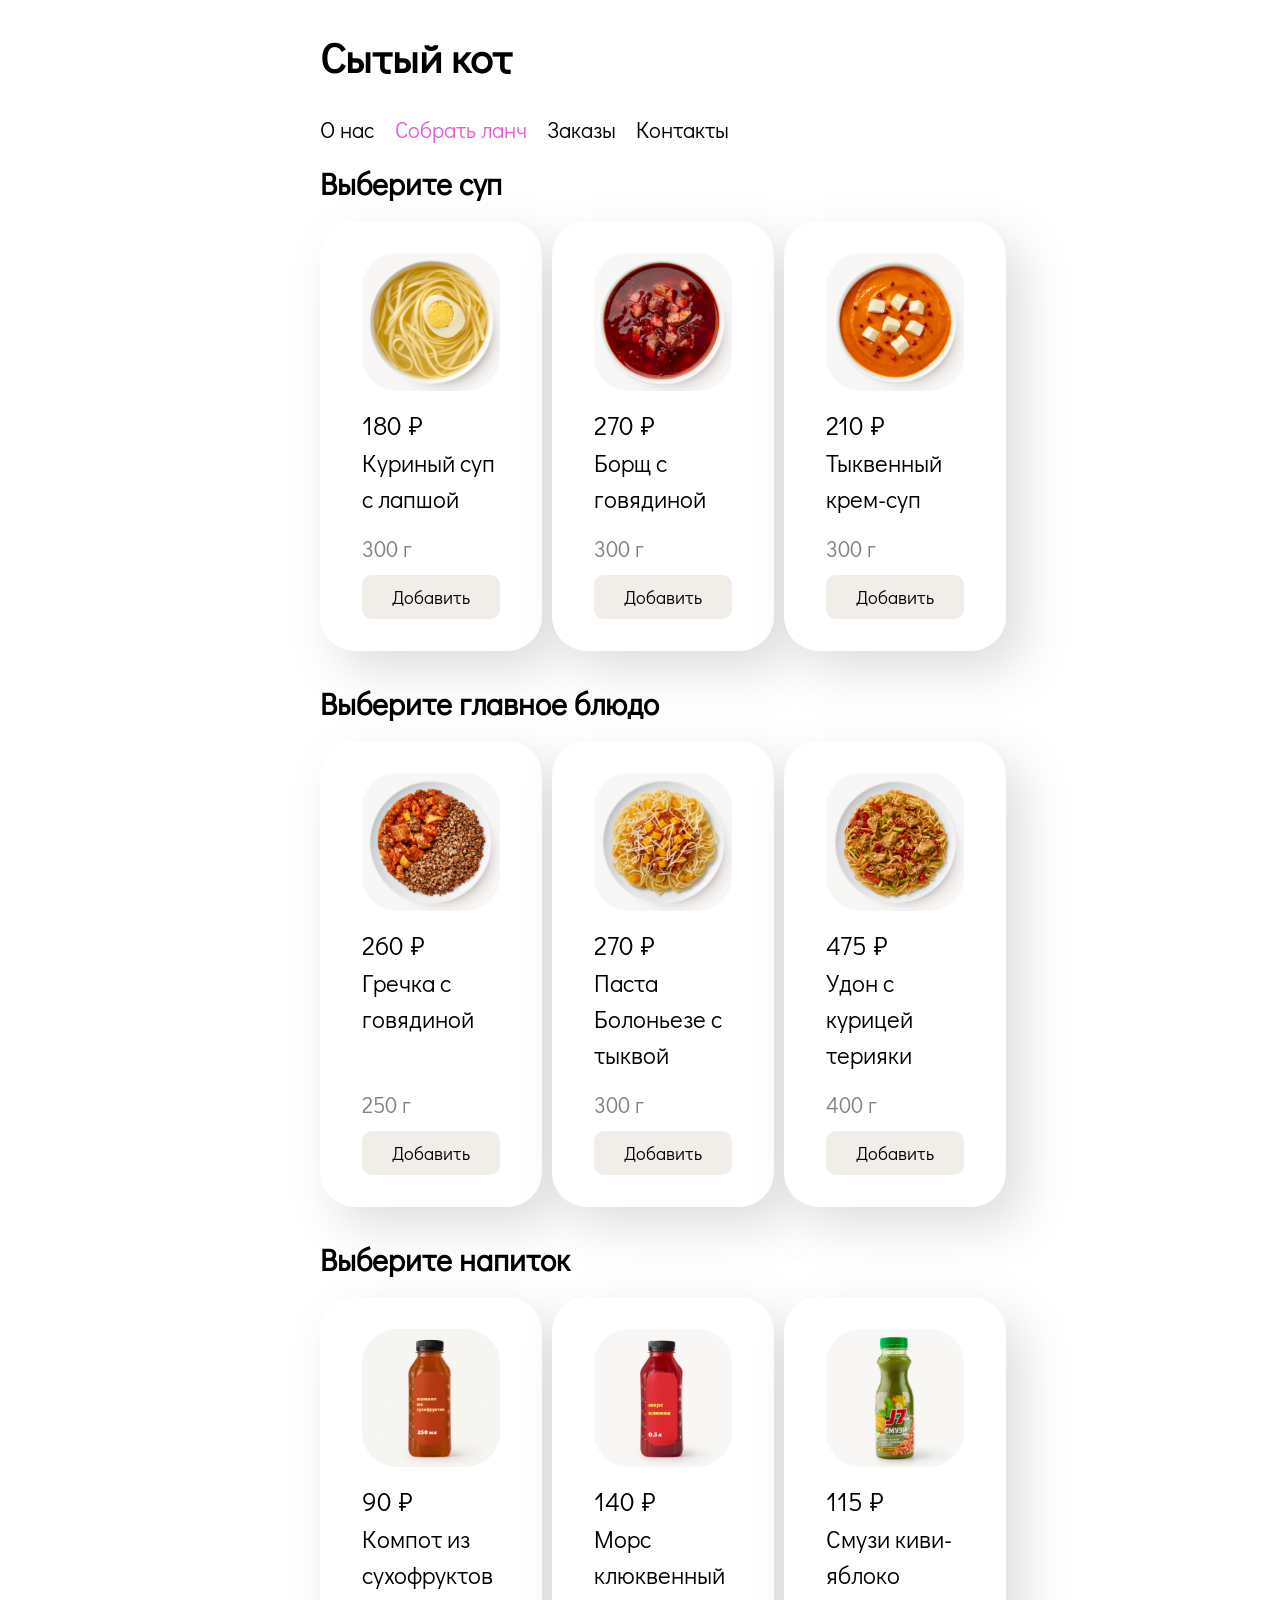
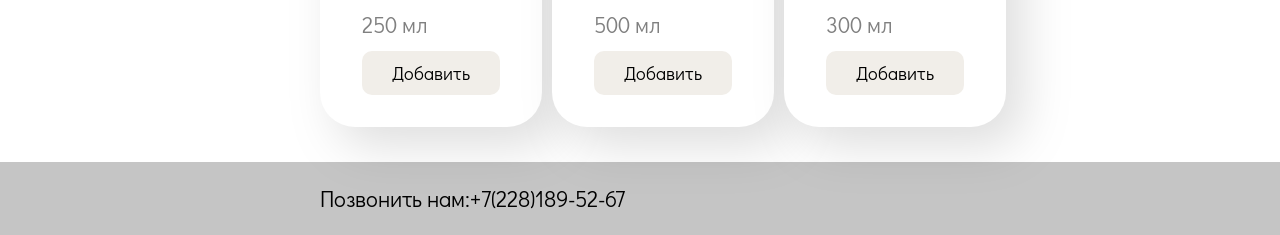
==== buy_lunch.html @ 0f3c8a32 "update" ====
<!DOCTYPE html>
<html lang="en">
<head>
    <meta charset="UTF-8">
    <meta name="viewport" content="width=device-width, initial-scale=1.0">
    <title>Сытый кот</title>
    <link rel="stylesheet" href="css/main.css">
    <link rel="stylesheet" href="css/lunch.css">
    <link rel="preconnect" href="https://fonts.googleapis.com">
    <link rel="preconnect" href="https://fonts.gstatic.com" crossorigin>
    <link href="https://fonts.googleapis.com/css2?family=Baloo+Thambi+2:wght@553&family=Climate+Crisis:YEAR@1979&family=Comfortaa:wght@700&family=Didact+Gothic&family=Rubik+Broken+Fax&display=swap" rel="stylesheet">
</head>
<body>
    <header class="container">
        <h1>Сытый кот</h1>
        <nav>
            <a href="index.html">О нас</a>
            <a href="buy_lunch.html" id="active">Собрать ланч</a>
            <a href="#">Заказы</a>
            <a href="#id_footer">Контакты</a>
        </nav>
    </header>
    
    <main class="container">
        <section>
            <h2>Выберите суп</h2>
            <div class="dishes">
                <div class="dish">
                    <img src="images/chicken_soup.png" alt="Куриный суп с лапшой">
                    <p class="price">180 ₽</p>
                    <p class="name">Куриный суп с лапшой</p>
                    <p class="weight">300 г</p>
                    <button>Добавить</button>
                </div>

                <div class="dish">
                    <img src="images/borsch.png" alt="Борщ с говядиной">
                    <p class="price">270 ₽</p>
                    <p class="name">Борщ с говядиной</p>
                    <p class="weight">300 г</p>
                    <button>Добавить</button>
                </div>

                <div class="dish">
                    <img src="images/pumpkin_soup.png" alt="Тыквенный крем-суп">
                    <p class="price">210 ₽</p>
                    <p class="name">Тыквенный крем-суп</p>
                    <p class="weight">300 г</p>
                    <button>Добавить</button>
                </div>
            </div>
        </section>

        <section>
            <h2>Выберите главное блюдо</h2>
            <div class="dishes">
                <div class="dish">
                    <img src="images/grechka_beef.png" alt="Гречка с говядиной">
                    <p class="price">260 ₽</p>
                    <p class="name">Гречка с говядиной</p>
                    <p class="weight">250 г</p>
                    <button>Добавить</button>
                </div>

                <div class="dish">
                    <img src="images/bolognese_pumpkin.png" alt="Паста Болоньезе с тыквой">
                    <p class="price">270 ₽</p>
                    <p class="name">Паста Болоньезе с тыквой</p>
                    <p class="weight">300 г</p>
                    <button>Добавить</button>
                </div>

                <div class="dish">
                    <img src="images/udon.png" alt="Удон с курицей терияки">
                    <p class="price">475 ₽</p>
                    <p class="name">Удон с курицей терияки</p>
                    <p class="weight">400 г</p>
                    <button>Добавить</button>
                </div>
            </div>
        </section>
        
        <section>
            <h2>Выберите напиток</h2>
            <div class="dishes">
                <div class="dish">
                    <img src="images/compot.png" alt="Компот из сухофруктов">
                    <p class="price">90 ₽</p>
                    <p class="name">Компот из сухофруктов</p>
                    <p class="weight">250 мл</p>
                    <button>Добавить</button>
                </div>

                <div class="dish">
                    <img src="images/mors.png" alt="Морс клюквенный">
                    <p class="price">140 ₽</p>
                    <p class="name">Морс клюквенный</p>
                    <p class="weight">500 мл</p>
                    <button>Добавить</button>
                </div>

                <div class="dish">
                    <img src="images/smoothie.png" alt="Смузи киви-яблоко">
                    <p class="price">115 ₽</p>
                    <p class="name">Смузи киви-яблоко</p>
                    <p class="weight">300 мл</p>
                    <button>Добавить</button>
                </div>
            </div>
        </section>
    </main>
    <footer id="id_footer">
        <p class="footer_text">Позвонить нам:<a href="tel:+72281895267" class="footer_link">+7(228)189-52-67</a></p>
    </footer>
</body>
</html>
---- css/main.css ----
*{
    box-sizing: border-box;
    margin: 0;
    padding: 0;
    font-family: "Didact Gothic";
}

html{
    scroll-behavior: smooth;
}

body{
    font-size: 18px;
    font-weight: 400;
    color: black;
    line-height: 1.5;
    background-color: #ffffff;
}

.container{
    margin: 0 300px 0 25%;
}

h1{
    font-size: 42px;
    font-weight: 700;
    color: black;
    margin: 25px 0;
}

h2{
    font-size: 30px;
    font-weight: 600;
    color: black;
    margin: 15px 0;
}

nav{
    display: flex;
    gap: 20px;
}

nav a{
    text-decoration: none;
    font-size: 22px;
    font-weight: 400;
    color: rgb(0, 0, 0);
}

nav a#active{
    color: rgb(230, 93, 218);
}

a:hover{
    color: rgb(230, 93, 218);
}

main{

}

p{
    font-size: 22px;
    font-weight: 400;
    color: black;
}

li{
    font-size: 22px;
    font-weight: 400;
    color: black;
    margin-left: 40px;
}

table{
    margin-left: 20px;
    border-collapse: collapse;
}

table td, table th{
    border: 1px solid black;
    padding: 10px 20px;
    text-align: center;
    font-size: 20px;
    color: black;
}

footer{
    margin-top: 35px;
    background-color: rgb(197, 197, 197);
    width: 100%;
}

.footer_text{
    padding: 20px;
    padding-left: 25%;
}

.footer_link{
    text-decoration: none;
    color: black;
}

.main_image{
    transform: rotate(-90deg);
    margin: -90px 0 -80px 100px;
}

@media (max-width: 800px){
    .main_image{
        width: 500px;
        max-width: 100%;
    }
    nav{
        justify-content: space-between;
    }
}

@media (max-width: 600px){
    h1{
        text-align: center;
    }
    nav{
        flex-direction: column;
        align-items: center;
    }
    nav a{
        font-size: 18px;
    }
    table th, table td{
        font-size: 18px;
    }
}

@media (max-width: 600px){
    table th, table td{
        font-size: 16px;
    }
}
---- css/lunch.css ----
.dishes {
    display: grid;
    grid-template-columns: repeat(3, 1fr);
    gap: 10px;
    margin: 15px 0 30px;
}

.dish {
    display: flex;
    flex-direction: column;
    padding: 30px 40px;
    border-radius: 35px;
    cursor: pointer;
    background-color: #ffffff;
    filter: drop-shadow(17px 19px 24px rgba(0, 0, 0, 0.13));
    border: 2px solid transparent
}

.dish:hover{
    border: 2px solid rgb(230, 93, 218);
}

.dish img{
    width: 100%;
    border-radius: 35px;
}

.dish .price{
    font-size: 26px;
    margin-top: 15px;
}
 
.dish .name{
    font-size: 24px;
}
 
.dish .weight{
    color: gray;
    margin-top: auto;
    padding-top: 15px;
}

.dish button{
    margin-top: 10px;
    background-color: #f1eee9;
    padding: 10px 30px;
    border: none;
    border-radius: 10px;
    cursor: pointer;
    font-family: "Didact Gothic";
    font-size: 18px;
}

.dish:hover button{
    background-color: rgb(204, 204, 204);
    color: white;
}

@media (max-width: 800px){
    .dishes{
        grid-template-columns: repeat(2, 1fr);
    }
}

@media (max-width: 600px){
    h2{
        text-align: center;
    }
    .dishes{
        grid-template-columns: 1fr;
    }
}
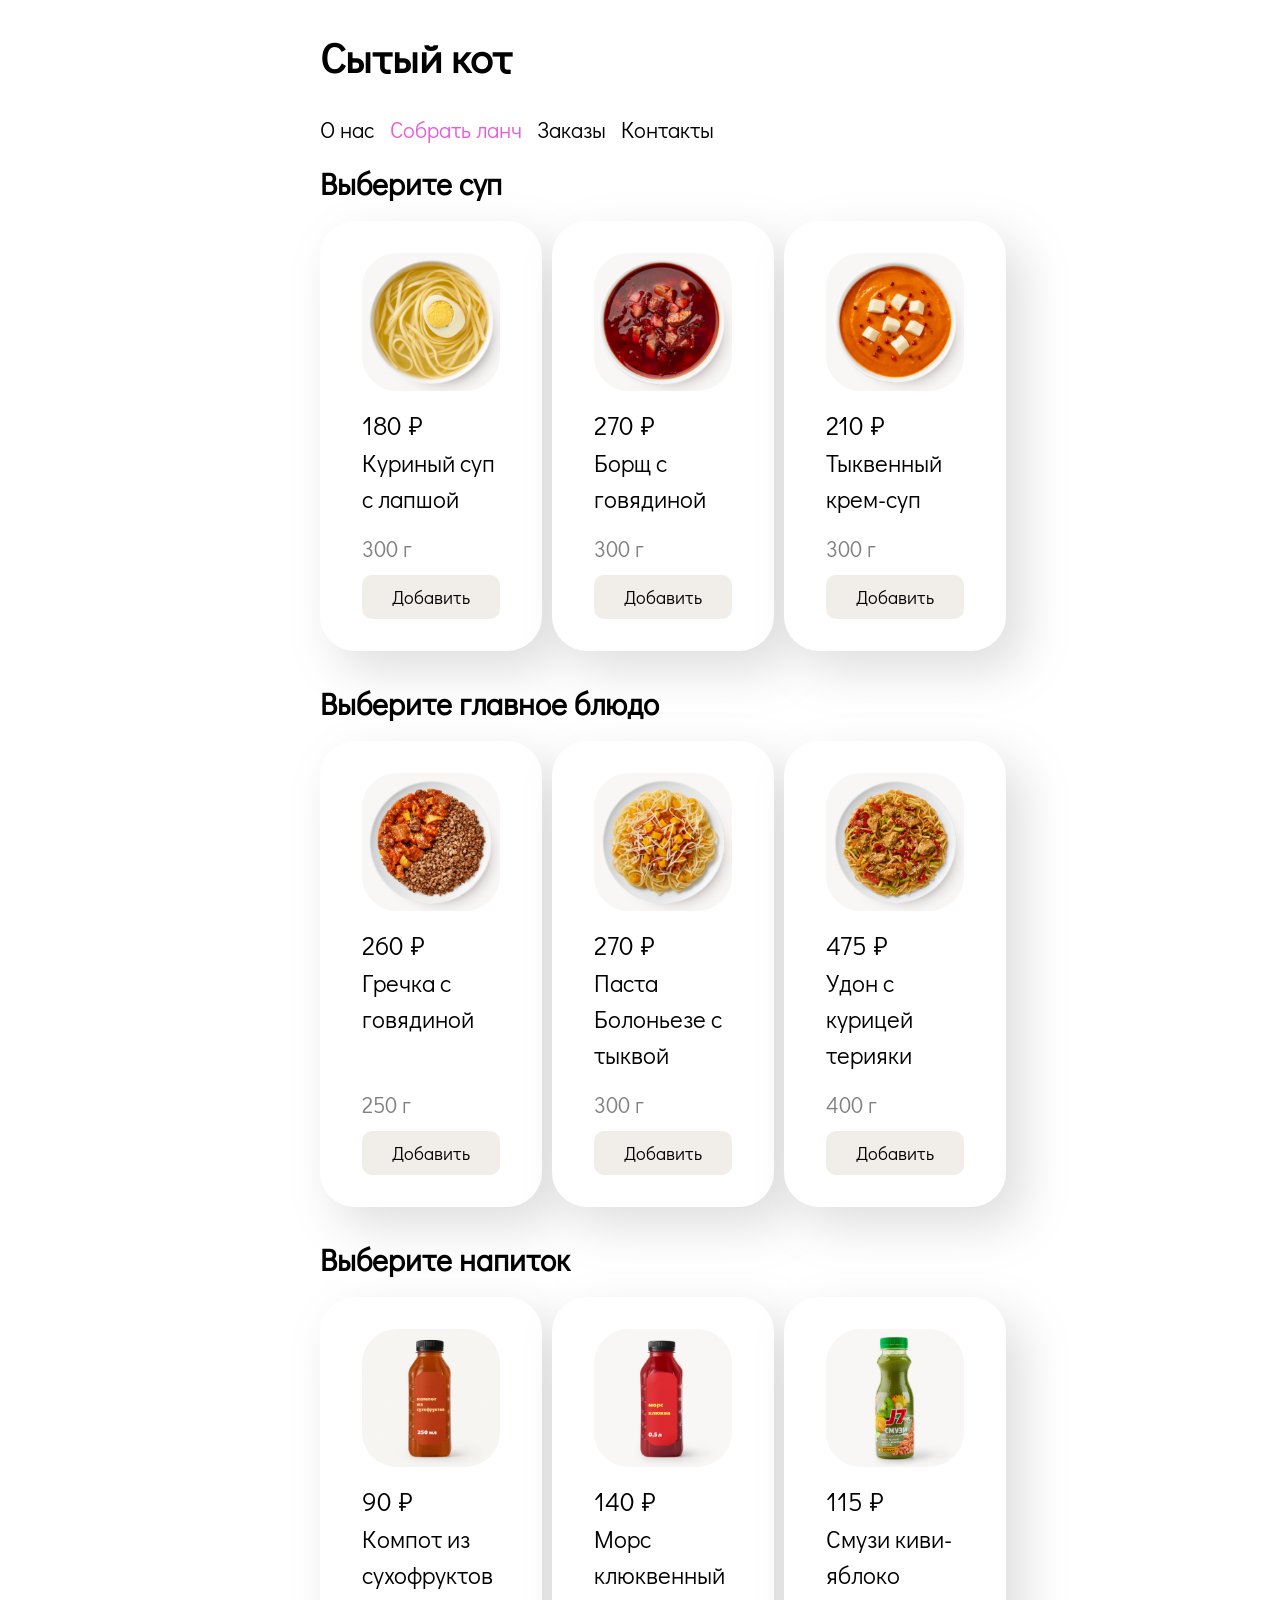
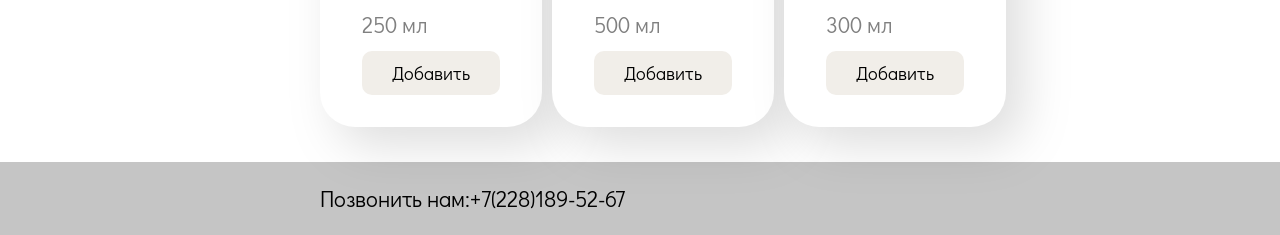
==== commit 251d2736: "update" ====
--- a/buy_lunch.html
+++ b/buy_lunch.html
@@ -1,5 +1,5 @@
 <!DOCTYPE html>
-<html lang="en">
+<html lang="ru">
 <head>
     <meta charset="UTF-8">
     <meta name="viewport" content="width=device-width, initial-scale=1.0">
--- a/css/main.css
+++ b/css/main.css
@@ -37,7 +37,8 @@
 
 nav{
     display: flex;
-    gap: 20px;
+    gap: 15px;
+    flex-wrap: wrap;
 }
 
 nav a{
@@ -56,7 +57,7 @@
 }
 
 main{
-
+    flex: 1;
 }
 
 p{
@@ -73,7 +74,7 @@
 }
 
 table{
-    margin-left: 20px;
+    margin: 20px 0;
     border-collapse: collapse;
 }
 
@@ -102,17 +103,28 @@
 }
 
 .main_image{
-    transform: rotate(-90deg);
-    margin: -90px 0 -80px 100px;
+    width: 500px;
+    max-width: 100%;
+    height: auto;
+    border-radius: 20px;
+    display: block;
+    padding-bottom: 15px;
 }
 
 @media (max-width: 800px){
+    .container{
+        padding: 0 25px;
+    }
     .main_image{
         width: 500px;
         max-width: 100%;
     }
     nav{
         justify-content: space-between;
+    }
+    table th, table td{
+        font-size: 16px;
+        padding: 5px 6px;
     }
 }
 
@@ -125,15 +137,20 @@
         align-items: center;
     }
     nav a{
-        font-size: 18px;
+        font-size: 26px;
+    }
+    .main_image{
+        width: 100%;
     }
     table th, table td{
-        font-size: 18px;
+        font-size: 13px;
+        padding: 3px 3px;
     }
 }
 
-@media (max-width: 600px){
+@media (max-width: 400px){
     table th, table td{
-        font-size: 16px;
+        font-size: 9px;
+        padding: 0 0;
     }
 }
--- a/css/lunch.css
+++ b/css/lunch.css
@@ -60,11 +60,21 @@
     .dishes{
         grid-template-columns: repeat(2, 1fr);
     }
+    nav{
+        justify-content: space-between;
+    }
 }
 
 @media (max-width: 600px){
+    h1{
+        text-align: center;
+    }
     h2{
         text-align: center;
+    }
+    nav{
+        flex-direction: column;
+        align-items: center;
     }
     .dishes{
         grid-template-columns: 1fr;
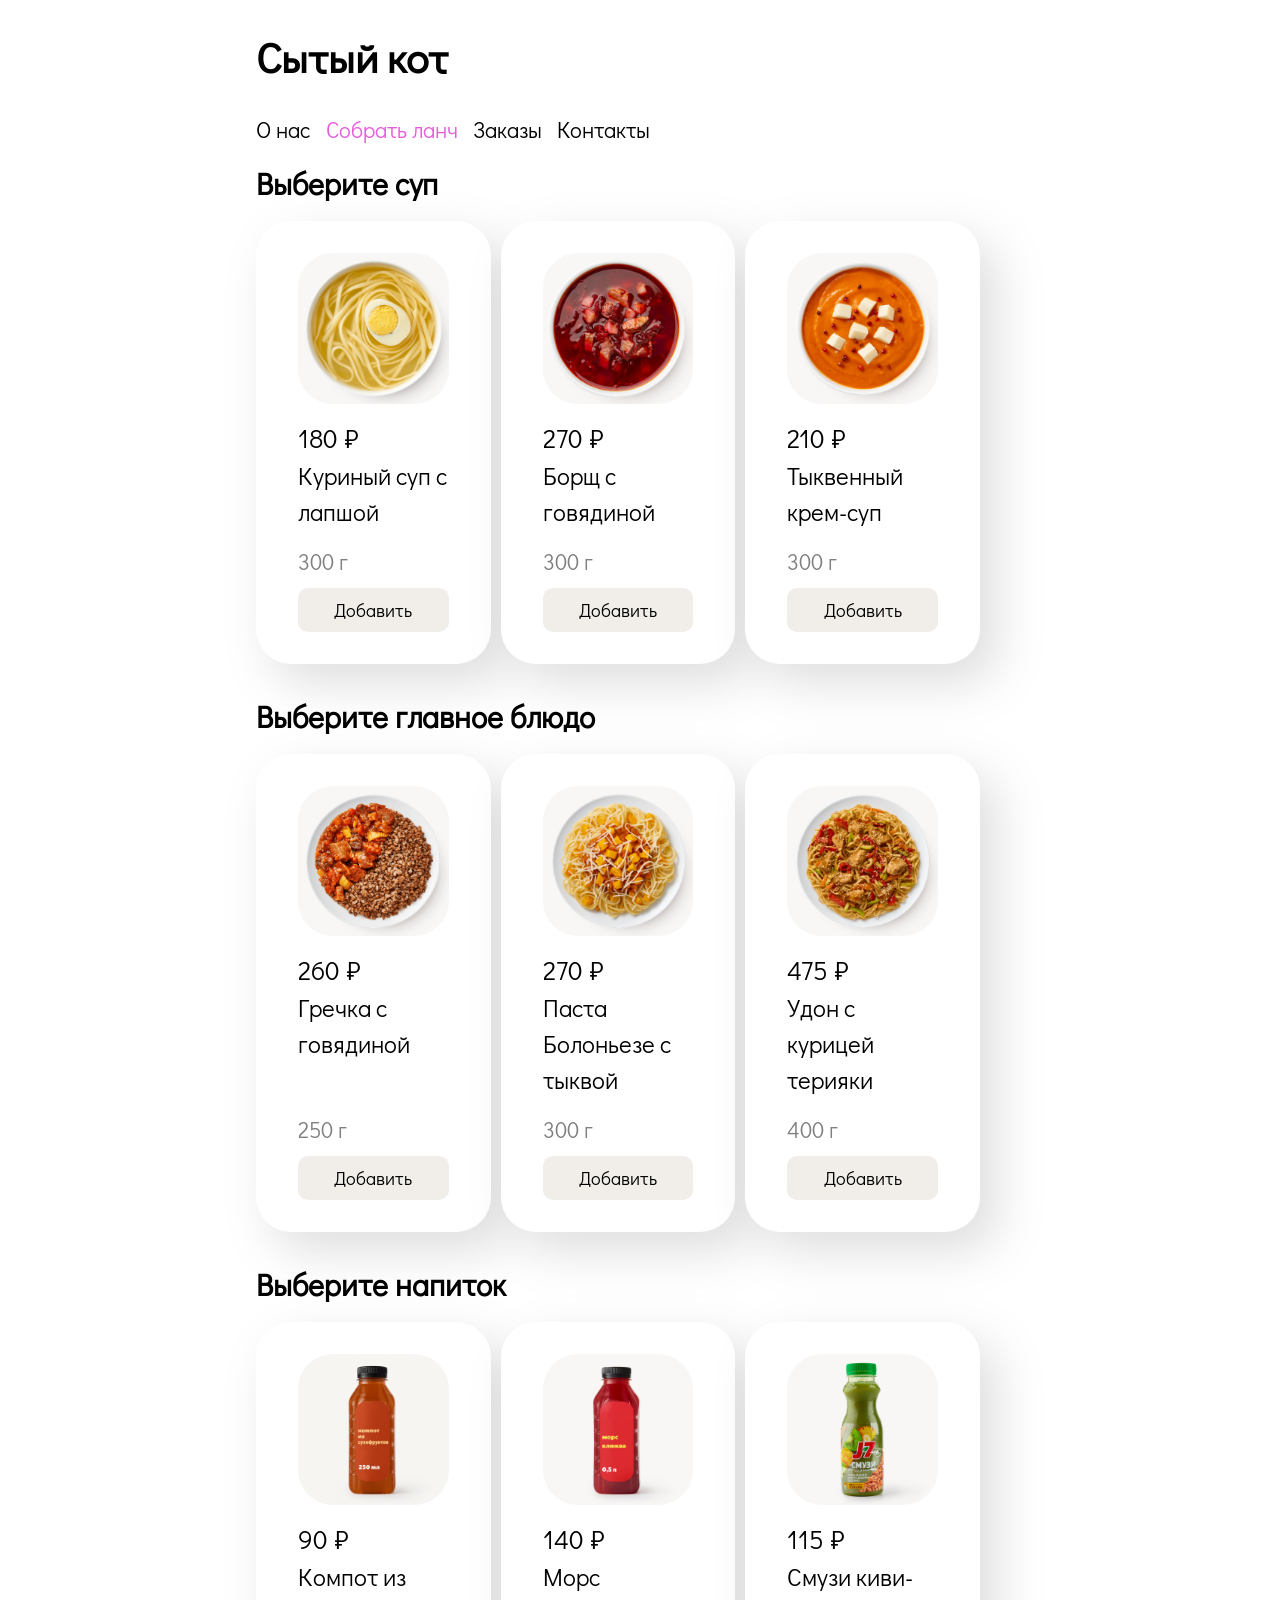
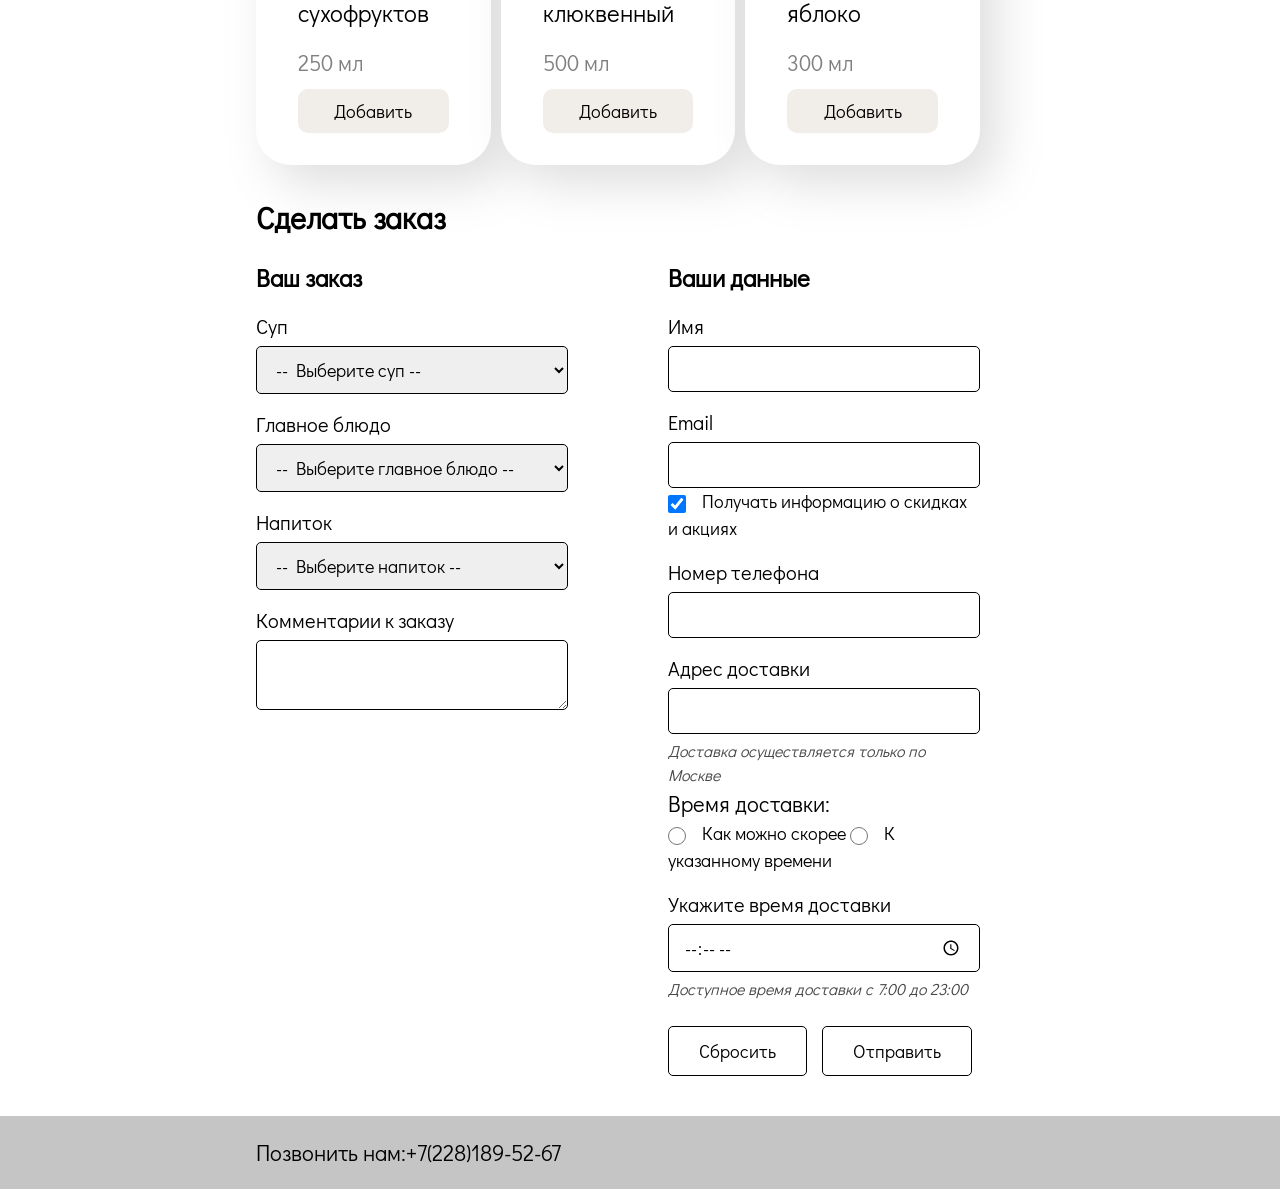
==== commit 54cd7702: "update" ====
--- a/buy_lunch.html
+++ b/buy_lunch.html
@@ -109,6 +109,80 @@
             </div>
         </section>
     </main>
+
+    <section class="order container">
+        <h2>Сделать заказ</h2>
+
+        <form class="order-form" action="https://httpbin.org/post" method="POST">
+            <div class="order-block">
+                <h3>Ваш заказ</h3>
+
+                <label for="soup">Суп</label>
+                <select id="soup" name="soup" required>
+                    <option value="">-- Выберите суп --</option>
+                    <option value="chicken_soup">Куриный суп с лапшой</option>
+                    <option value="borsch">Борщ с говядиной</option>
+                    <option value="pumpkin_soup">Тыквенный крем-суп</option>
+                </select>
+
+                <label for="main_dish">Главное блюдо</label>
+                <select id="main_dish" name="main_dish" required>
+                    <option value="">-- Выберите главное блюдо --</option>
+                    <option value="grechka_beef">Гречка с говядиной</option>
+                    <option value="bolognese_pumpkin">Паста Болоньезе с тыквой</option>
+                    <option value="udon">Удон с курицей терияки</option>
+                </select>
+
+                <label for="drink">Напиток</label>
+                <select id="drink" name="drink" required>
+                    <option value="">-- Выберите напиток --</option>
+                    <option value="compot">Компот из сухофруктов</option>
+                    <option value="mors">Морс клюквенный</option>
+                    <option value="smoothie">Смузи киви-яблоко</option>
+                </select>
+
+                <label for="comment">Комментарии к заказу</label>
+                <textarea id="comment" name="comment"></textarea>
+            </div>
+
+            <div class="client-block">
+                <h3>Ваши данные</h3>
+
+                <label for="name">Имя</label>
+                <input type="text" id="name" name="name" required>
+
+                <label for="email">Email</label>
+                <input type="email" id="email" name="email" required>
+
+                <input type="checkbox" id="subscribe" name="subscribe" checked>
+                <label for="subscribe">Получать информацию о скидках и акциях</label>
+
+                <label for="phone">Номер телефона</label>
+                <input type="tel" id="phone" name="phone" required>
+
+                <label for="address">Адрес доставки</label>
+                <input type="text" id="address" name="address" required>
+                <p class="hint">Доставка осуществляется только по Москве</p>
+
+                <p>Время доставки:</p>
+                <input type="radio" id="delivery_asap" name="delivery_time_type" value="asap" required>
+                <label for="delivery_asap">Как можно скорее</label>
+
+                <input type="radio" id="delivery_exact" name="delivery_time_type" value="exact" required>
+                <label for="delivery_exact">К указанному времени</label>
+
+                <label for="delivery_time">Укажите время доставки</label>
+                <input type="time" id="delivery_time" name="delivery_time" min="07:00" max="23:00" step="300">
+                <p class="hint">Доступное время доставки с 7:00 до 23:00</p>
+
+                <div class="form-buttons">
+                    <button type="reset">Сбросить</button>
+                    <button type="submit">Отправить</button>
+                </div>
+            </div>
+        </form>
+    </section>
+
     <footer id="id_footer">
         <p class="footer_text">Позвонить нам:<a href="tel:+72281895267" class="footer_link">+7(228)189-52-67</a></p>
     </footer>
--- a/css/main.css
+++ b/css/main.css
@@ -18,7 +18,7 @@
 }
 
 .container{
-    margin: 0 300px 0 25%;
+    margin: 0 300px 0 20%;
 }
 
 h1{
@@ -94,7 +94,7 @@
 
 .footer_text{
     padding: 20px;
-    padding-left: 25%;
+    padding-left: 20%;
 }
 
 .footer_link{
--- a/css/lunch.css
+++ b/css/lunch.css
@@ -60,8 +60,9 @@
     .dishes{
         grid-template-columns: repeat(2, 1fr);
     }
-    nav{
-        justify-content: space-between;
+    .order-form{
+        flex-direction: column;
+        gap: 20px;
     }
 }
 
@@ -79,4 +80,81 @@
     .dishes{
         grid-template-columns: 1fr;
     }
+}
+
+.order-form{
+    display: flex;
+    gap: 100px;
+    margin: 20px 0 40px;
+}
+
+.order-block, .client-block{
+    flex: 1;
+}
+
+.order-block h3, .client-block h3{
+    font-size: 24px;
+    margin-bottom: 15px;
+}
+
+label{
+    display: block;
+    font-size: 20px;
+    margin: 15px 0 5px;
+}
+
+select,
+input[type="text"],
+input[type="email"],
+input[type="tel"],
+input[type="time"],
+textarea{
+    width: 100%;
+    padding: 10px 15px;
+    border: 1px solid black;
+    border-radius: 5px;
+    font-size: 18px;
+    font-family: "Didact Gothic";
+}
+
+input[type="checkbox"],
+input[type="radio"]{
+    width: 18px;
+    height: 18px;
+    vertical-align: middle;
+    margin-right: 8px;
+}
+
+input[type="checkbox"] + label,
+input[type="radio"] + label{
+    display: inline;
+    margin: 0;
+    font-size: 18px;
+}
+
+.hint{
+    font-size: 16px;
+    font-style: italic;
+    color: rgb(70, 70, 70);
+    margin-top: 5px;
+}
+
+.form-buttons{
+    display: flex;
+    gap: 15px;
+    margin-top: 25px;
+}
+
+.form-buttons button{
+    padding: 12px 30px;
+    border: 1px solid black;
+    border-radius: 5px;
+    background-color: white;
+    font-size: 18px;
+    cursor: pointer;
+    font-family: "Didact Gothic";
+}
+
+.form-buttons button:hover{
+    background-color: #e7e7e7;
 }
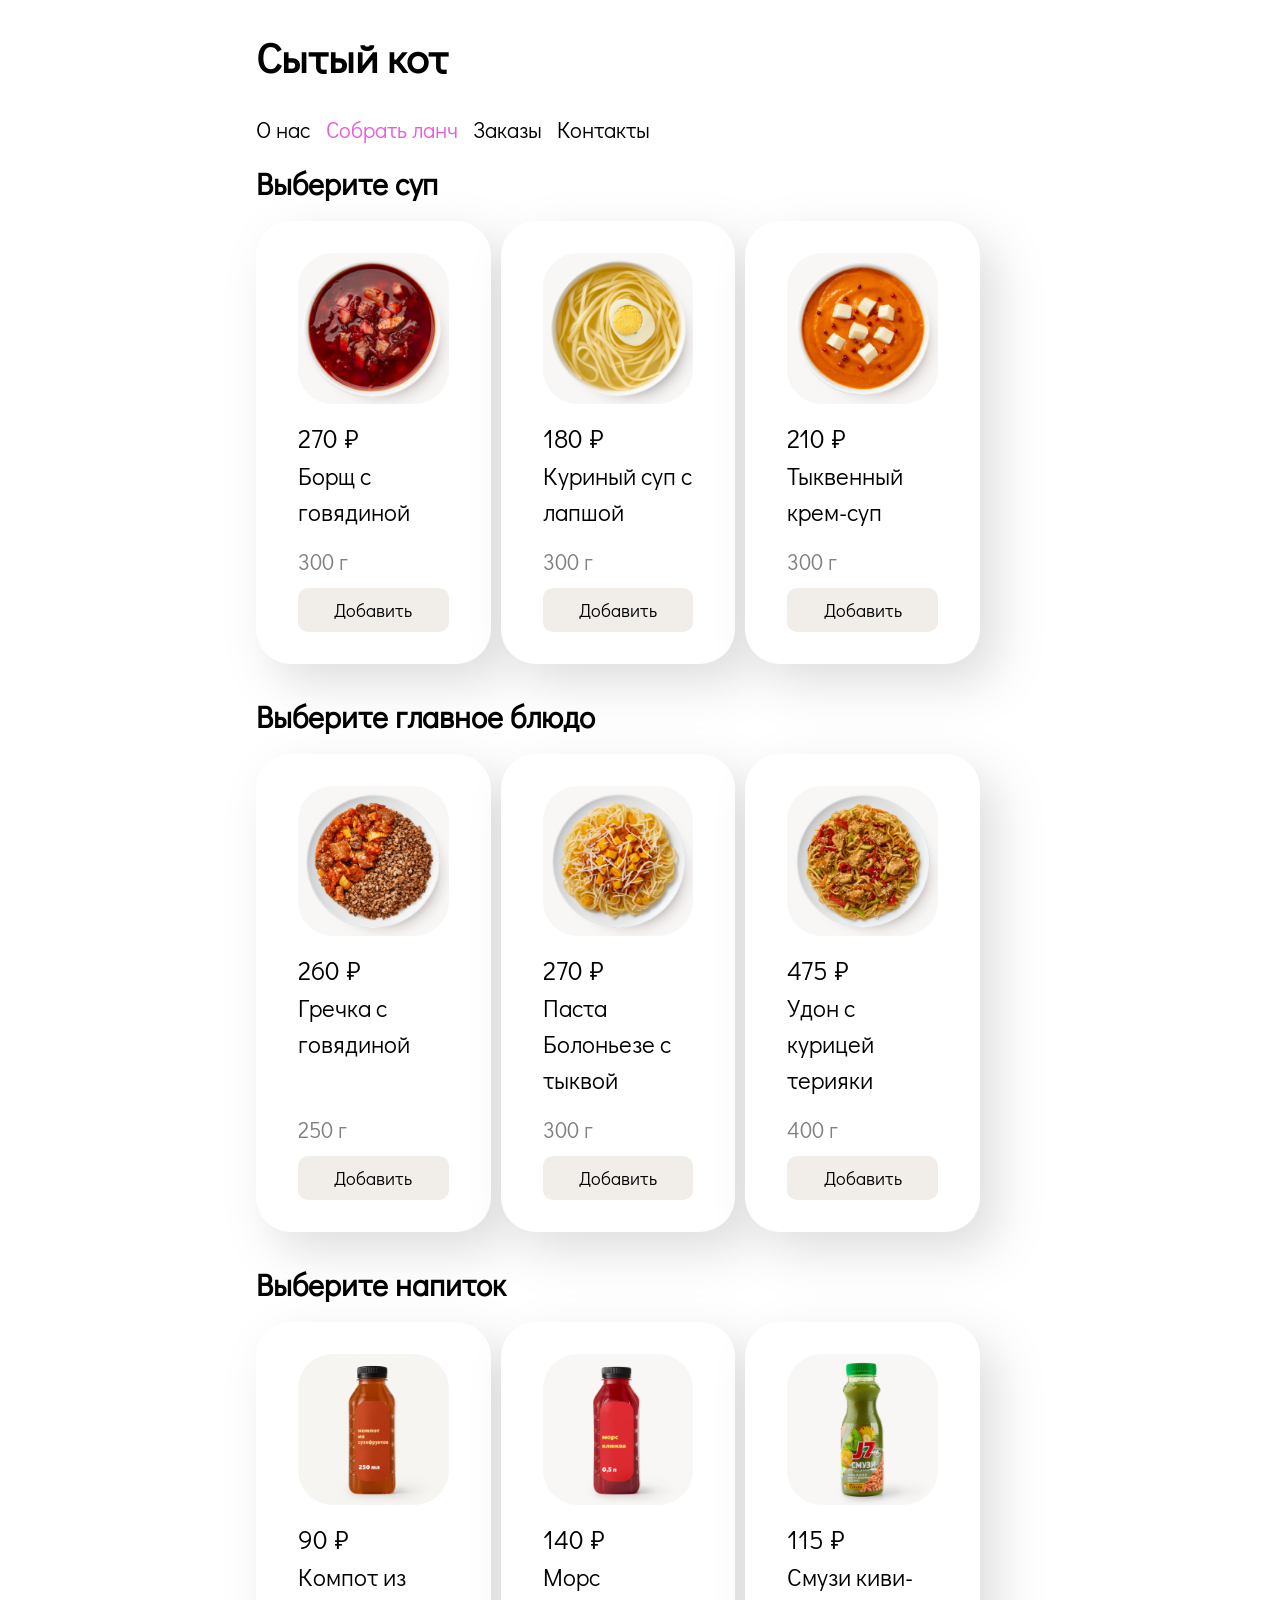
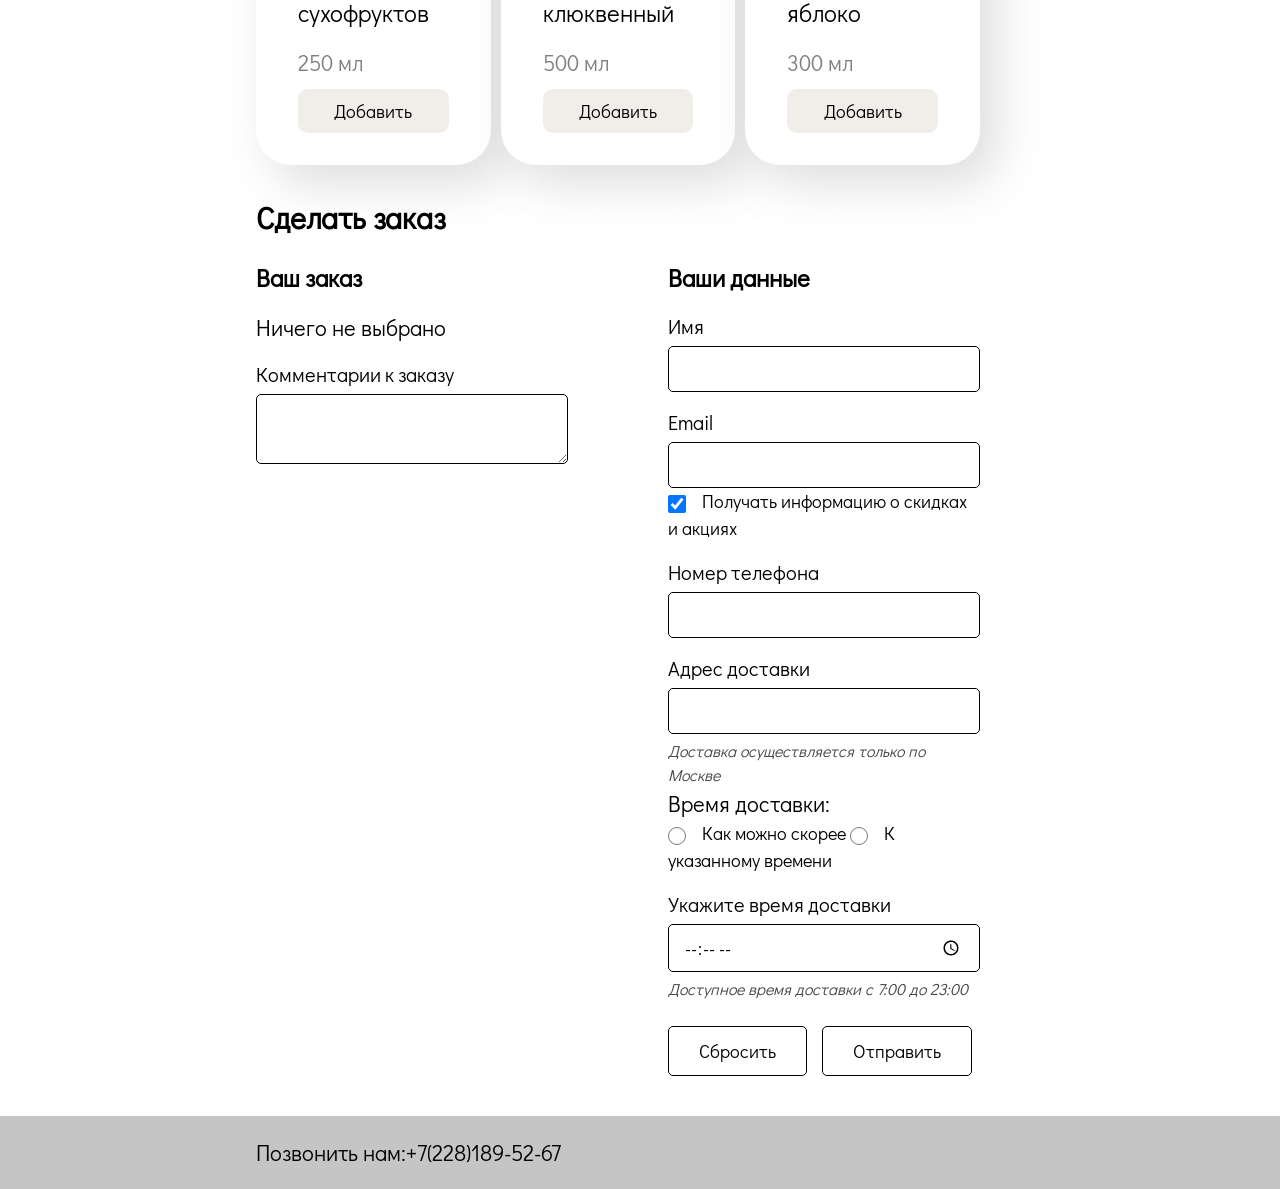
==== commit 617a0414: "update" ====
--- a/buy_lunch.html
+++ b/buy_lunch.html
@@ -24,89 +24,17 @@
     <main class="container">
         <section>
             <h2>Выберите суп</h2>
-            <div class="dishes">
-                <div class="dish">
-                    <img src="images/chicken_soup.png" alt="Куриный суп с лапшой">
-                    <p class="price">180 ₽</p>
-                    <p class="name">Куриный суп с лапшой</p>
-                    <p class="weight">300 г</p>
-                    <button>Добавить</button>
-                </div>
-
-                <div class="dish">
-                    <img src="images/borsch.png" alt="Борщ с говядиной">
-                    <p class="price">270 ₽</p>
-                    <p class="name">Борщ с говядиной</p>
-                    <p class="weight">300 г</p>
-                    <button>Добавить</button>
-                </div>
-
-                <div class="dish">
-                    <img src="images/pumpkin_soup.png" alt="Тыквенный крем-суп">
-                    <p class="price">210 ₽</p>
-                    <p class="name">Тыквенный крем-суп</p>
-                    <p class="weight">300 г</p>
-                    <button>Добавить</button>
-                </div>
-            </div>
+            <div class="dishes" data-category="soup"></div>
         </section>
 
         <section>
             <h2>Выберите главное блюдо</h2>
-            <div class="dishes">
-                <div class="dish">
-                    <img src="images/grechka_beef.png" alt="Гречка с говядиной">
-                    <p class="price">260 ₽</p>
-                    <p class="name">Гречка с говядиной</p>
-                    <p class="weight">250 г</p>
-                    <button>Добавить</button>
-                </div>
-
-                <div class="dish">
-                    <img src="images/bolognese_pumpkin.png" alt="Паста Болоньезе с тыквой">
-                    <p class="price">270 ₽</p>
-                    <p class="name">Паста Болоньезе с тыквой</p>
-                    <p class="weight">300 г</p>
-                    <button>Добавить</button>
-                </div>
-
-                <div class="dish">
-                    <img src="images/udon.png" alt="Удон с курицей терияки">
-                    <p class="price">475 ₽</p>
-                    <p class="name">Удон с курицей терияки</p>
-                    <p class="weight">400 г</p>
-                    <button>Добавить</button>
-                </div>
-            </div>
+            <div class="dishes" data-category="main"></div>
         </section>
         
         <section>
             <h2>Выберите напиток</h2>
-            <div class="dishes">
-                <div class="dish">
-                    <img src="images/compot.png" alt="Компот из сухофруктов">
-                    <p class="price">90 ₽</p>
-                    <p class="name">Компот из сухофруктов</p>
-                    <p class="weight">250 мл</p>
-                    <button>Добавить</button>
-                </div>
-
-                <div class="dish">
-                    <img src="images/mors.png" alt="Морс клюквенный">
-                    <p class="price">140 ₽</p>
-                    <p class="name">Морс клюквенный</p>
-                    <p class="weight">500 мл</p>
-                    <button>Добавить</button>
-                </div>
-
-                <div class="dish">
-                    <img src="images/smoothie.png" alt="Смузи киви-яблоко">
-                    <p class="price">115 ₽</p>
-                    <p class="name">Смузи киви-яблоко</p>
-                    <p class="weight">300 мл</p>
-                    <button>Добавить</button>
-                </div>
-            </div>
+            <div class="dishes" data-category="drink"></div>
         </section>
     </main>
 
@@ -117,29 +45,27 @@
             <div class="order-block">
                 <h3>Ваш заказ</h3>
 
-                <label for="soup">Суп</label>
-                <select id="soup" name="soup" required>
-                    <option value="">-- Выберите суп --</option>
-                    <option value="chicken_soup">Куриный суп с лапшой</option>
-                    <option value="borsch">Борщ с говядиной</option>
-                    <option value="pumpkin_soup">Тыквенный крем-суп</option>
-                </select>
+                <p id="nothing-selected">Ничего не выбрано</p>
 
-                <label for="main_dish">Главное блюдо</label>
-                <select id="main_dish" name="main_dish" required>
-                    <option value="">-- Выберите главное блюдо --</option>
-                    <option value="grechka_beef">Гречка с говядиной</option>
-                    <option value="bolognese_pumpkin">Паста Болоньезе с тыквой</option>
-                    <option value="udon">Удон с курицей терияки</option>
-                </select>
+                <div class="order-item" id="order-soup" hidden>
+                    <span class="order-category">Суп</span>
+                    <span class="order-value">Блюдо не выбрано</span>
+                </div>
 
-                <label for="drink">Напиток</label>
-                <select id="drink" name="drink" required>
-                    <option value="">-- Выберите напиток --</option>
-                    <option value="compot">Компот из сухофруктов</option>
-                    <option value="mors">Морс клюквенный</option>
-                    <option value="smoothie">Смузи киви-яблоко</option>
-                </select>
+                <div class="order-item" id="order-main" hidden>
+                    <span class="order-category">Главное блюдо</span>
+                    <span class="order-value">Блюдо не выбрано</span>
+                </div>
+
+                <div class="order-item" id="order-drink" hidden>
+                    <span class="order-category">Напиток</span>
+                    <span class="order-value">Напиток не выбран</span>
+                </div>
+
+                <div class="order-total" id="order-total" hidden>
+                    <span class="order-total-title">Стоимость заказа</span><br>
+                    <span id="order-total-price">0 ₽</span>
+                </div>
 
                 <label for="comment">Комментарии к заказу</label>
                 <textarea id="comment" name="comment"></textarea>
@@ -186,5 +112,8 @@
     <footer id="id_footer">
         <p class="footer_text">Позвонить нам:<a href="tel:+72281895267" class="footer_link">+7(228)189-52-67</a></p>
     </footer>
+    <script src="js/dishes.js"></script>
+    <script src="js/display.js"></script>
+    <script src="js/order.js"></script>
 </body>
 </html>
--- a/css/lunch.css
+++ b/css/lunch.css
@@ -157,4 +157,27 @@
 
 .form-buttons button:hover{
     background-color: #e7e7e7;
+}
+
+.order-item{
+    margin: 15px 0;
+}
+
+.order-item .order-category{
+    display: block;
+    font-size: 20px;
+    font-weight: 600;
+}
+
+.order-item .order-value{
+    font-size: 18px;
+}
+
+.order-total{
+    margin: 20px 0;
+    font-size: 20px;
+}
+
+.order-total .order-total-title{
+    font-weight: 600;
 }
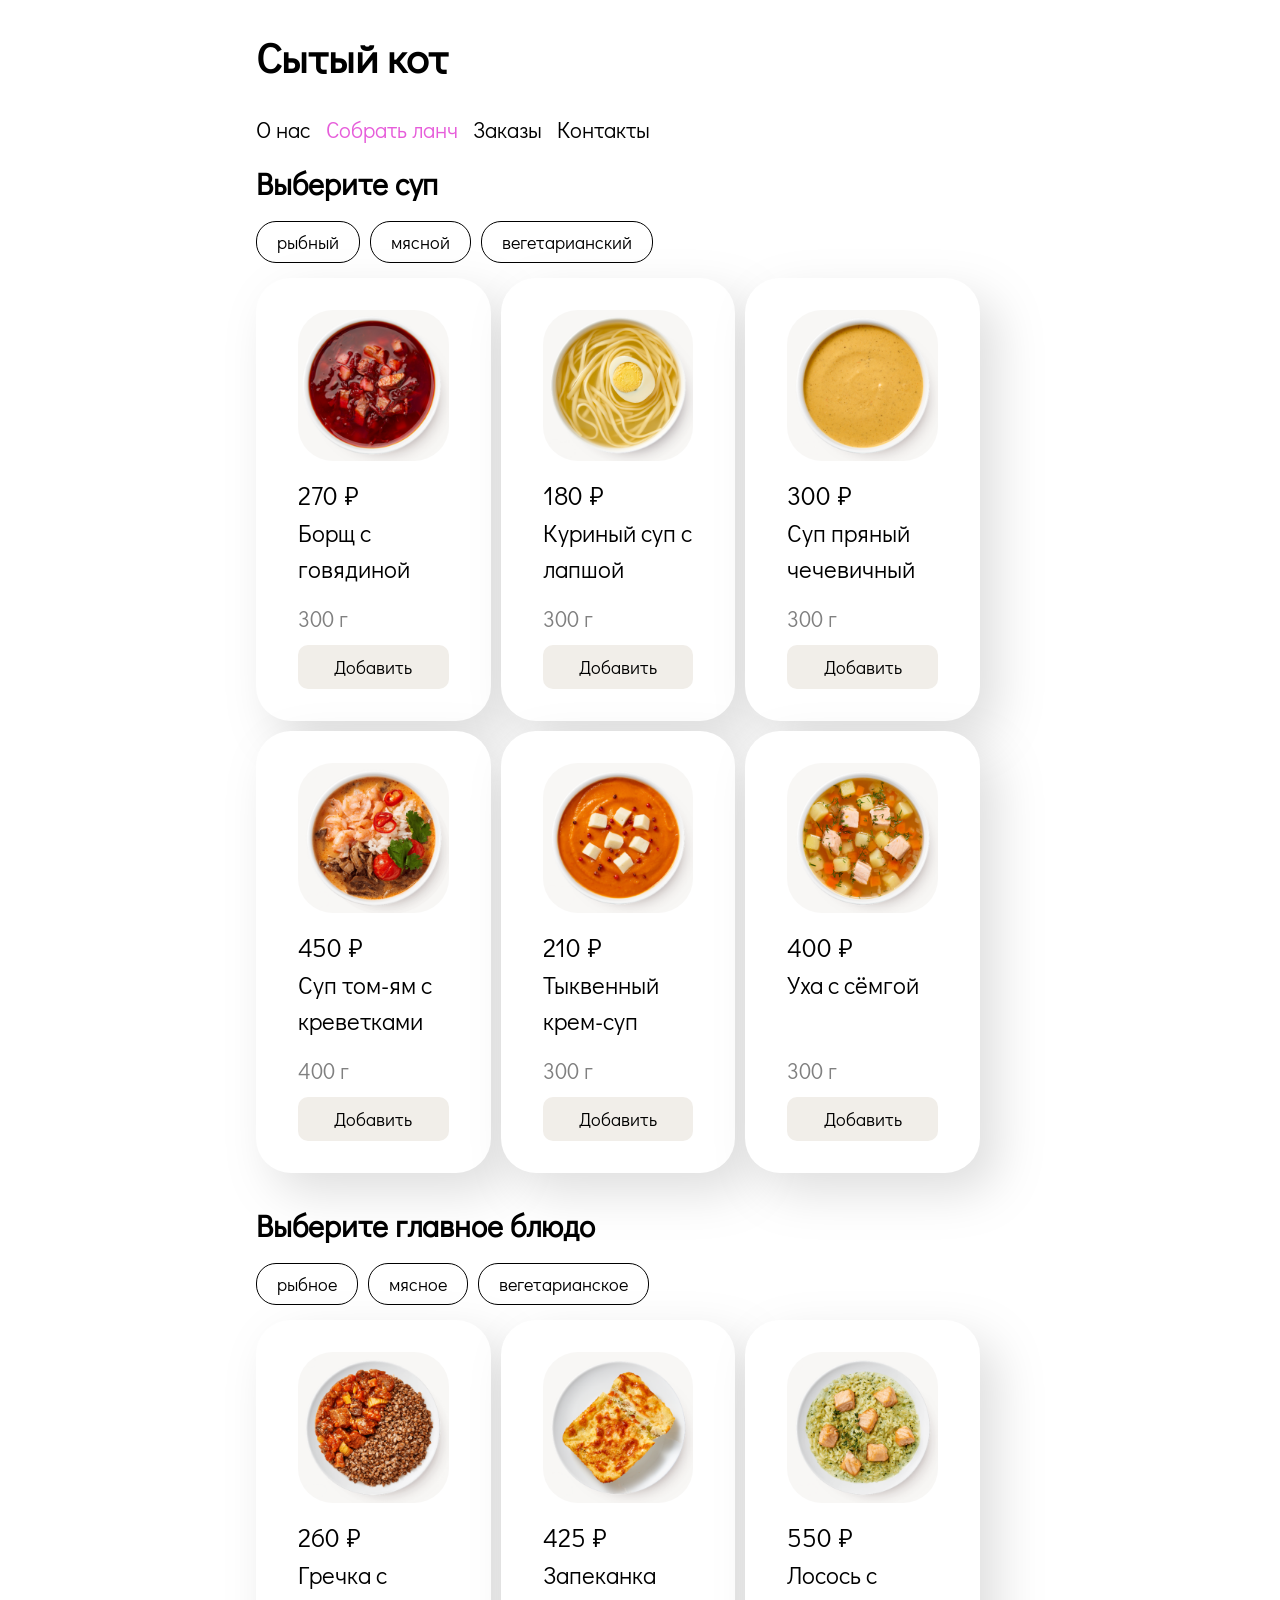
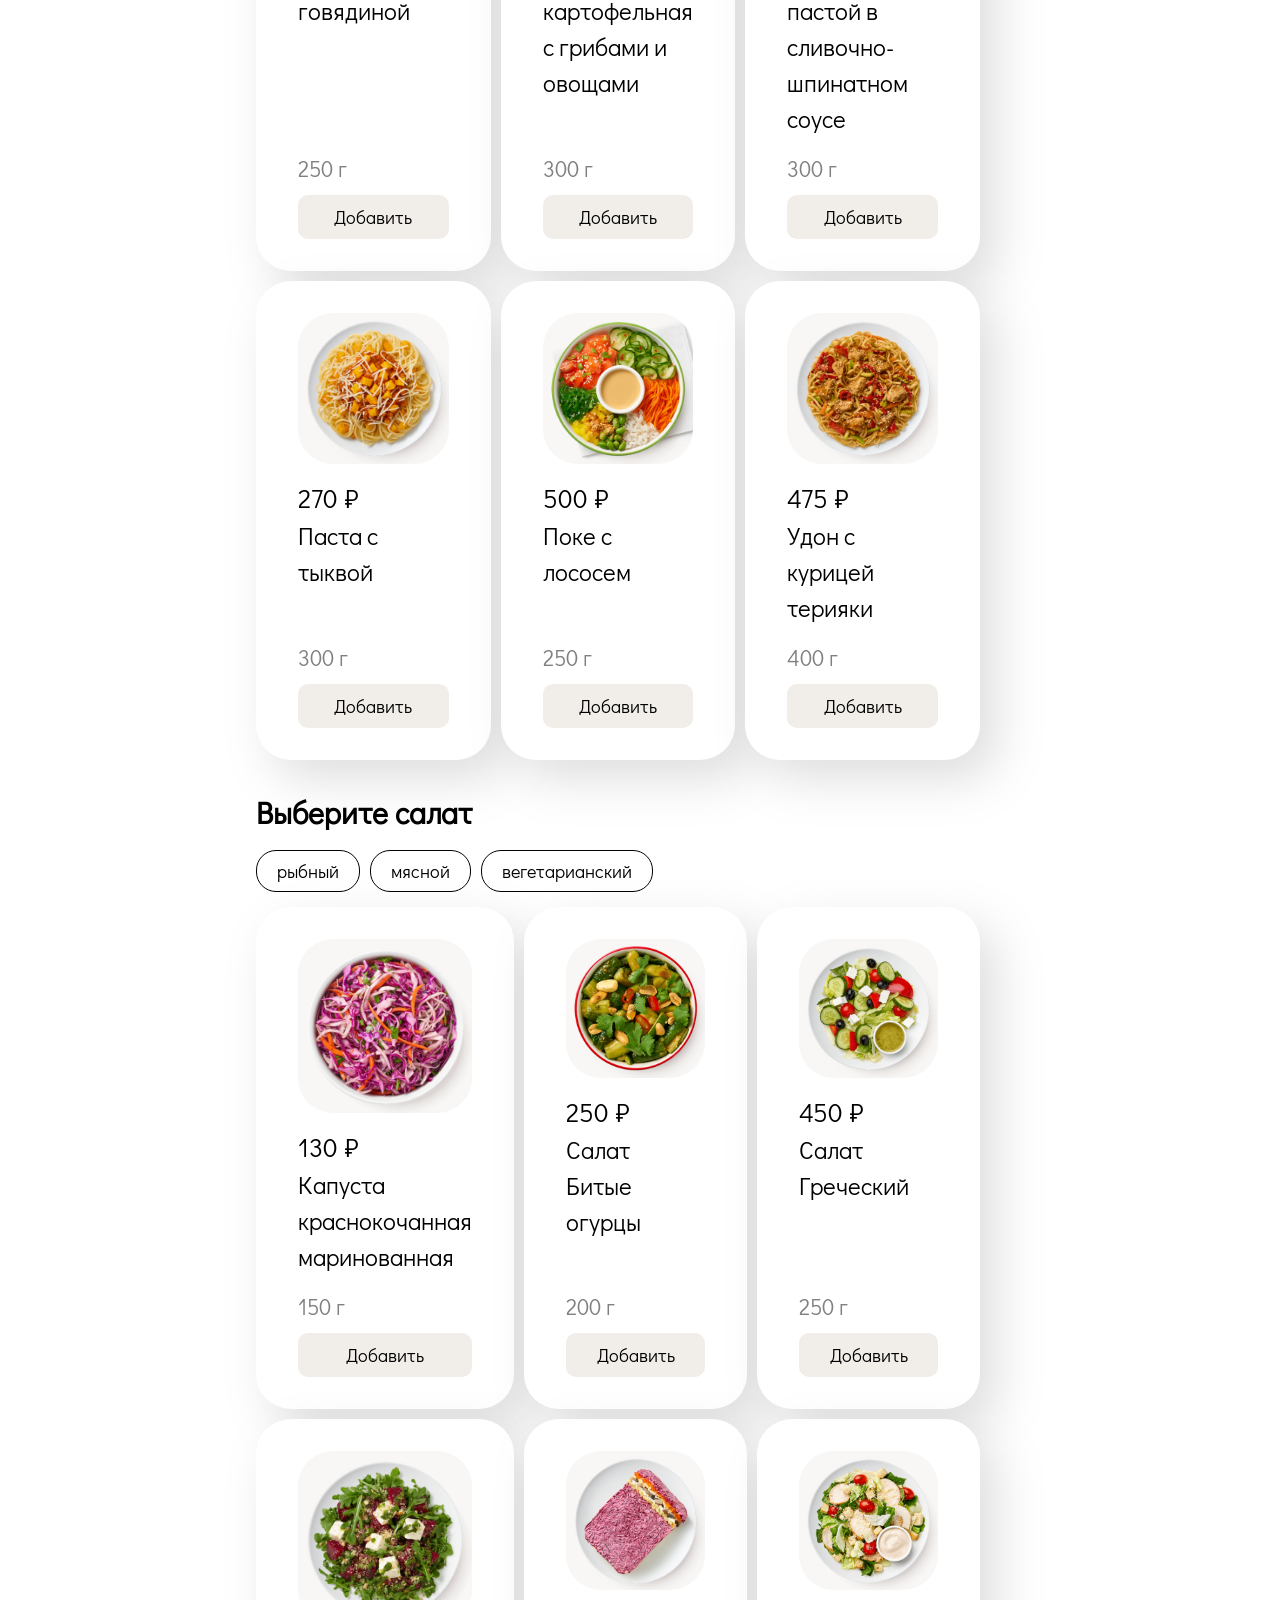
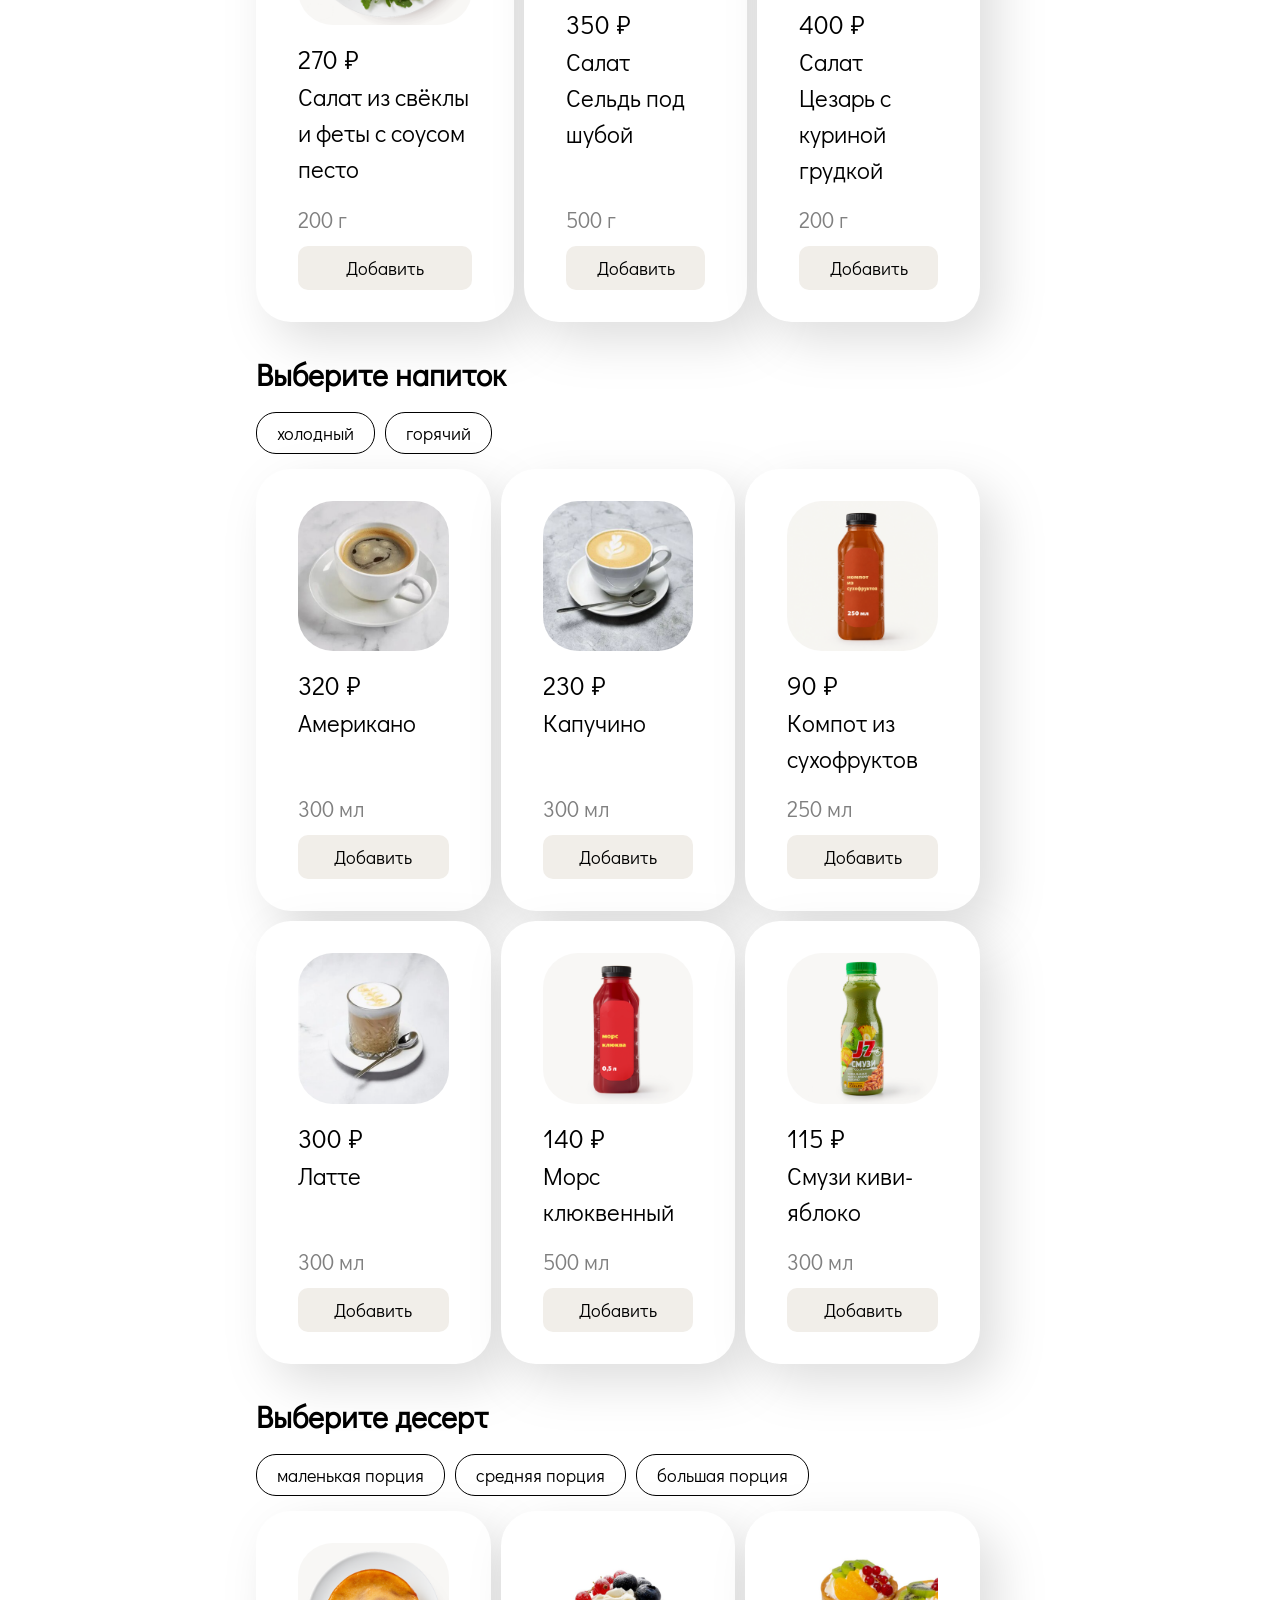
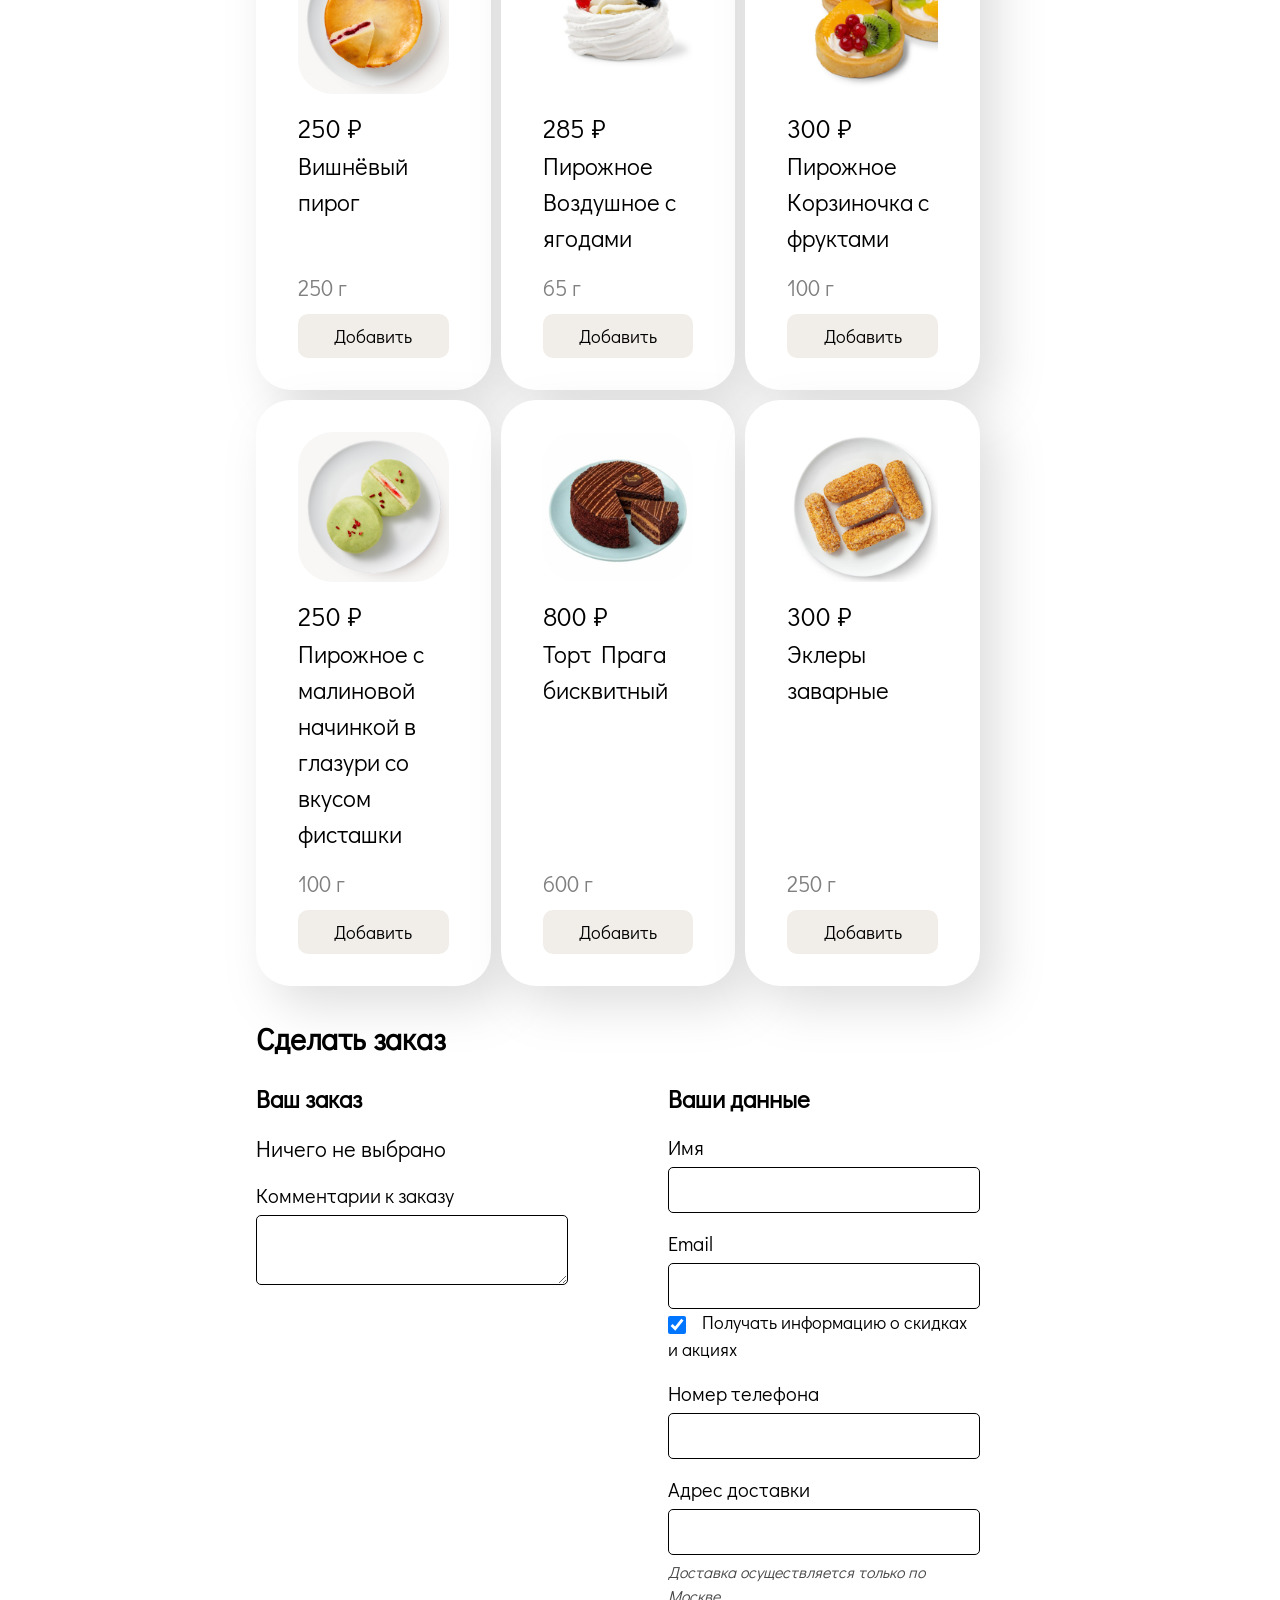
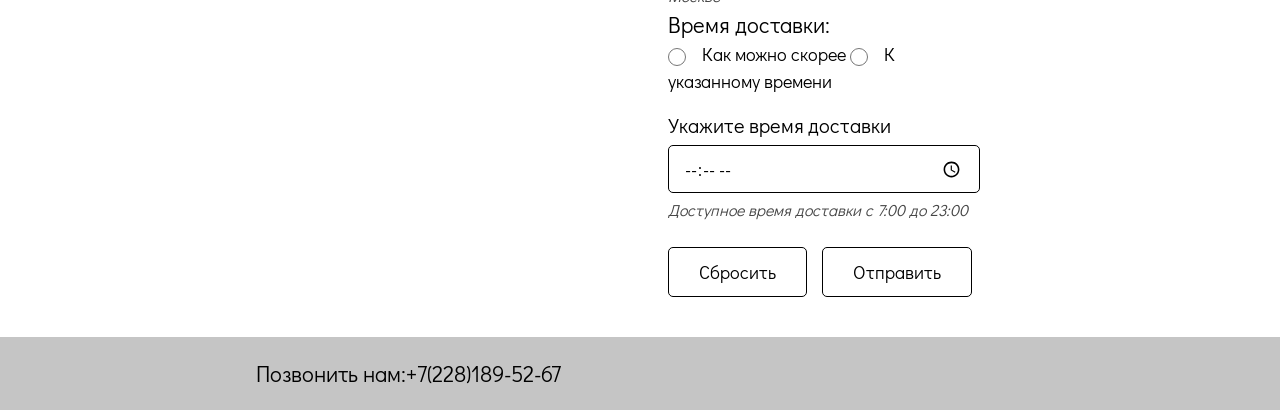
==== commit 04cc088f: "update" ====
--- a/buy_lunch.html
+++ b/buy_lunch.html
@@ -24,17 +24,51 @@
     <main class="container">
         <section>
             <h2>Выберите суп</h2>
+            <div class="filters" data-category="soup">
+                <button type="button" data-kind="fish">рыбный</button>
+                <button type="button" data-kind="meat">мясной</button>
+                <button type="button" data-kind="veg">вегетарианский</button>
+            </div>
             <div class="dishes" data-category="soup"></div>
         </section>
 
         <section>
             <h2>Выберите главное блюдо</h2>
+            <div class="filters" data-category="main">
+                <button type="button" data-kind="fish">рыбное</button>
+                <button type="button" data-kind="meat">мясное</button>
+                <button type="button" data-kind="veg">вегетарианское</button>
+            </div>
             <div class="dishes" data-category="main"></div>
+        </section>
+
+        <section>
+            <h2>Выберите салат</h2>
+            <div class="filters" data-category="salad">
+                <button type="button" data-kind="fish">рыбный</button>
+                <button type="button" data-kind="meat">мясной</button>
+                <button type="button" data-kind="veg">вегетарианский</button>
+            </div>
+            <div class="dishes" data-category="salad"></div>
         </section>
         
         <section>
             <h2>Выберите напиток</h2>
+            <div class="filters" data-category="drink">
+                <button type="button" data-kind="cold">холодный</button>
+                <button type="button" data-kind="hot">горячий</button>
+            </div>
             <div class="dishes" data-category="drink"></div>
+        </section>
+
+        <section>
+            <h2>Выберите десерт</h2>
+            <div class="filters" data-category="dessert">
+                <button type="button" data-kind="small">маленькая порция</button>
+                <button type="button" data-kind="medium">средняя порция</button>
+                <button type="button" data-kind="large">большая порция</button>
+            </div>
+            <div class="dishes" data-category="dessert"></div>
         </section>
     </main>
 
@@ -57,9 +91,19 @@
                     <span class="order-value">Блюдо не выбрано</span>
                 </div>
 
+                <div class="order-item" id="order-salad" hidden>
+                    <span class="order-category">Салат</span>
+                    <span class="order-value">Блюдо не выбрано</span>
+                </div>
+
                 <div class="order-item" id="order-drink" hidden>
                     <span class="order-category">Напиток</span>
                     <span class="order-value">Напиток не выбран</span>
+                </div>
+
+                <div class="order-item" id="order-dessert" hidden>
+                    <span class="order-category">Десерт</span>
+                    <span class="order-value">Блюдо не выбрано</span>
                 </div>
 
                 <div class="order-total" id="order-total" hidden>
@@ -115,5 +159,6 @@
     <script src="js/dishes.js"></script>
     <script src="js/display.js"></script>
     <script src="js/order.js"></script>
+    <script src="js/filters.js"></script>
 </body>
 </html>
--- a/css/lunch.css
+++ b/css/lunch.css
@@ -180,4 +180,31 @@
 
 .order-total .order-total-title{
     font-weight: 600;
+}
+
+.filters{
+    display: flex;
+    flex-wrap: wrap;
+    gap: 10px;
+    margin: 10px 0;
+}
+
+.filters button{
+    padding: 8px 20px;
+    border: 1px solid black;
+    border-radius: 20px;
+    background-color: white;
+    font-family: "Didact Gothic";
+    font-size: 18px;
+    cursor: pointer;
+}
+
+.filters button:hover{
+    background-color: #f1eee9;
+}
+
+.filters button.active{
+    background-color: rgb(230, 93, 218);
+    border-color: rgb(230, 93, 218);
+    color: white;
 }
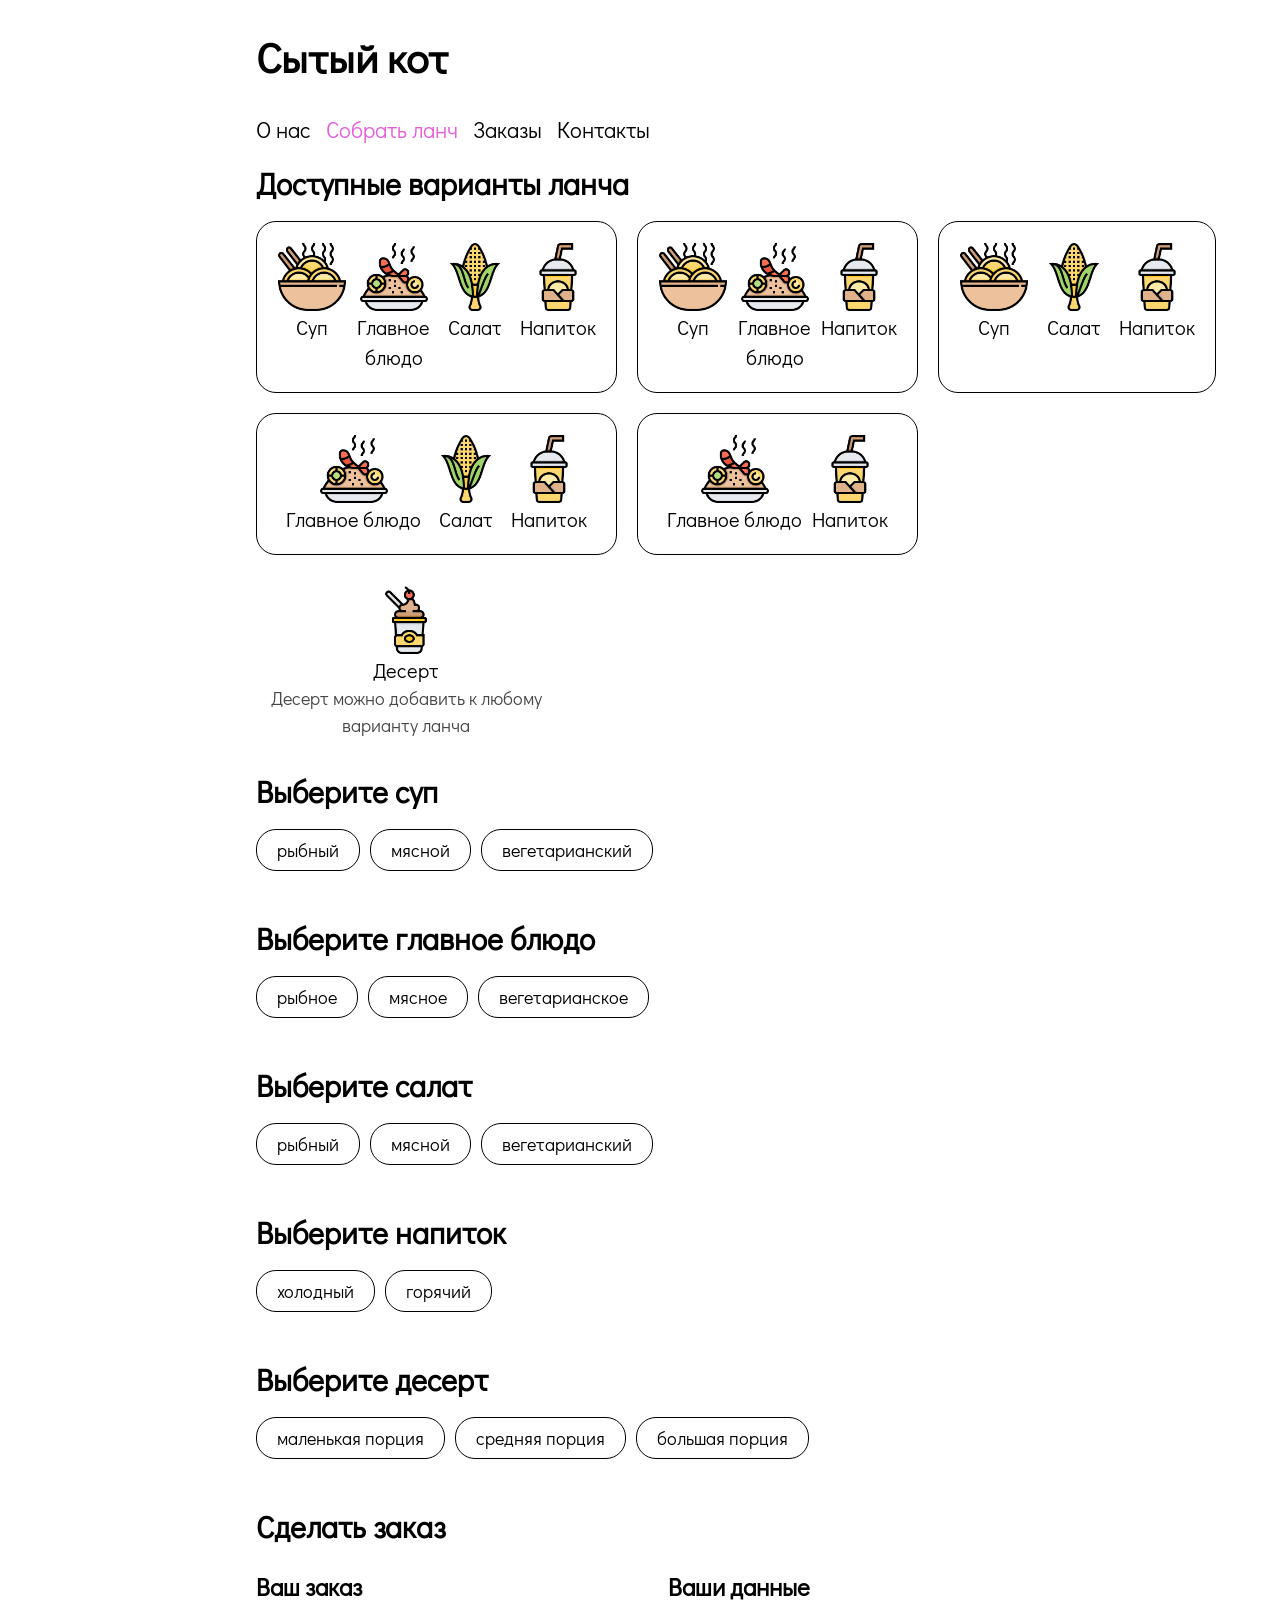
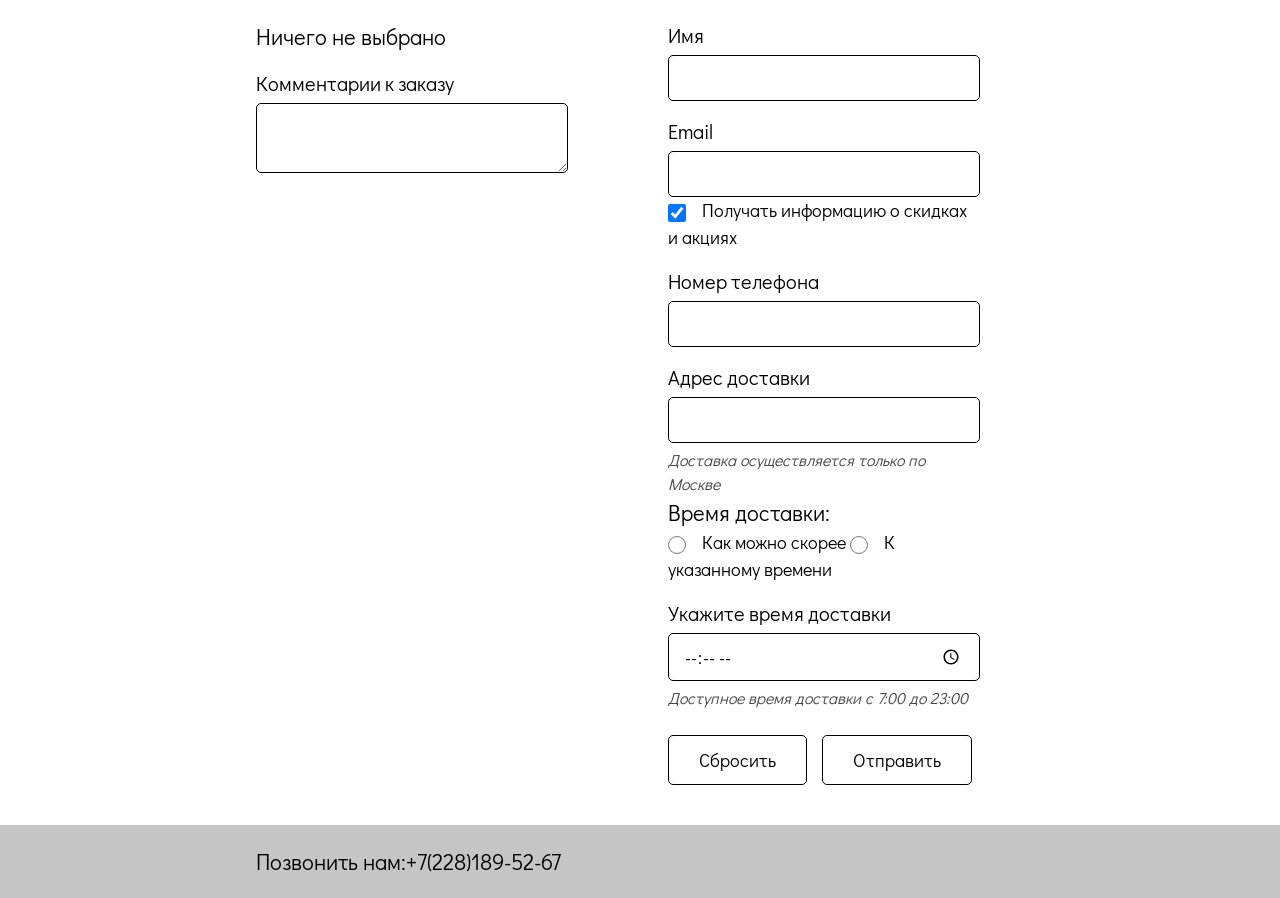
==== commit 7de781b7: "update" ====
--- a/buy_lunch.html
+++ b/buy_lunch.html
@@ -22,6 +22,93 @@
     </header>
     
     <main class="container">
+        <section class="combos">
+            <h2>Доступные варианты ланча</h2>
+
+            <div class="combos-grid">
+                <div class="combo">
+                    <div class="combo-dish">
+                        <img src="images/soup.png" alt="Суп">
+                        <p>Суп</p>
+                    </div>
+                    <div class="combo-dish">
+                        <img src="images/main.png" alt="Главное блюдо">
+                        <p>Главное блюдо</p>
+                    </div>
+                    <div class="combo-dish">
+                        <img src="images/salad.png" alt="Салат">
+                        <p>Салат</p>
+                    </div>
+                    <div class="combo-dish">
+                        <img src="images/drink.png" alt="Напиток">
+                        <p>Напиток</p>
+                    </div>
+                </div>
+                
+                <div class="combo">
+                    <div class="combo-dish">
+                        <img src="images/soup.png" alt="Суп">
+                        <p>Суп</p>
+                    </div>
+                    <div class="combo-dish">
+                        <img src="images/main.png" alt="Главное блюдо">
+                        <p>Главное блюдо</p>
+                    </div>
+                    <div class="combo-dish">
+                        <img src="images/drink.png" alt="Напиток">
+                        <p>Напиток</p>
+                    </div>
+                </div>
+
+                <div class="combo">
+                    <div class="combo-dish">
+                        <img src="images/soup.png" alt="Суп">
+                        <p>Суп</p>
+                    </div>
+                    <div class="combo-dish">
+                        <img src="images/salad.png" alt="Салат">
+                        <p>Салат</p>
+                    </div>
+                    <div class="combo-dish">
+                        <img src="images/drink.png" alt="Напиток">
+                        <p>Напиток</p>
+                    </div>
+                </div>
+
+                <div class="combo">
+                    <div class="combo-dish">
+                        <img src="images/main.png" alt="Главное блюдо">
+                        <p>Главное блюдо</p>
+                    </div>
+                    <div class="combo-dish">
+                        <img src="images/salad.png" alt="Салат">
+                        <p>Салат</p>
+                    </div>
+                    <div class="combo-dish">
+                        <img src="images/drink.png" alt="Напиток">
+                        <p>Напиток</p>
+                    </div>
+                </div>
+
+                <div class="combo">
+                    <div class="combo-dish">
+                        <img src="images/main.png" alt="Главное блюдо">
+                        <p>Главное блюдо</p>
+                    </div>
+                    <div class="combo-dish">
+                        <img src="images/drink.png" alt="Напиток">
+                        <p>Напиток</p>
+                    </div>
+                </div>
+            </div>
+
+            <div class="combos-dessert">
+                <img src="images/dessert.png" alt="Десерт">
+                <p class="combos-caption">Десерт</p>
+                <p class="combos-note">Десерт можно добавить к любому варианту ланча</p>
+            </div>
+        </section>
+
         <section>
             <h2>Выберите суп</h2>
             <div class="filters" data-category="soup">
@@ -159,6 +246,7 @@
     <script src="js/dishes.js"></script>
     <script src="js/display.js"></script>
     <script src="js/order.js"></script>
+    <script src="js/check.js"></script>
     <script src="js/filters.js"></script>
 </body>
 </html>
--- a/css/lunch.css
+++ b/css/lunch.css
@@ -207,4 +207,101 @@
     background-color: rgb(230, 93, 218);
     border-color: rgb(230, 93, 218);
     color: white;
+}
+
+
+.combos-grid{
+    display: grid;
+    grid-template-columns: repeat(3, 1fr);
+    gap: 20px;
+    margin: 15px 0 30px;
+}
+
+.combo{
+    display: flex;
+    justify-content: center;
+    gap: 10px;
+    padding: 20px;
+    border: 1px solid black;
+    border-radius: 20px;
+}
+
+.combo-dish{
+    display: flex;
+    flex-direction: column;
+    align-items: center;
+    text-align: center;
+}
+
+.combo-dish img,
+.combos-dessert img{
+    width: 70px;
+    transition: transform 0.3s;
+}
+
+.combo-dish img:hover,
+.combos-dessert img:hover{
+    transform: translateY(-8px) scale(1.15);
+}
+
+.combo-dish p,
+.combos-caption{
+    font-size: 20px;
+}
+
+.combos-note{
+    font-size: 18px;
+    color: rgb(70, 70, 70);
+}
+
+.combos-dessert{
+    display: flex;
+    flex-direction: column;
+    align-items: center;
+    text-align: center;
+    width: 300px;
+    margin-bottom: 30px;
+}
+
+.notification-overlay{
+    position: fixed;
+    top: 0;
+    left: 0;
+    right: 0;
+    bottom: 0;
+    display: flex;
+    justify-content: center;
+    align-items: center;
+    background-color: rgba(0, 0, 0, 0.4);
+    z-index: 1000;
+}
+
+.notification{
+    background-color: white;
+    padding: 30px 40px;
+    border-radius: 20px;
+    text-align: center;
+    max-width: 90%;
+}
+
+.notification p{
+    font-size: 24px;
+    margin-bottom: 20px;
+}
+
+.notification button{
+    padding: 10px 40px;
+    border: 1px solid black;
+    border-radius: 10px;
+    background-color: white;
+    color: black;
+    font-family: "Didact Gothic";
+    font-size: 20px;
+    cursor: pointer;
+}
+
+.notification button:hover{
+    background-color: rgb(230, 93, 218);
+    color: white;
+    border-color: rgb(230, 93, 218);
 }
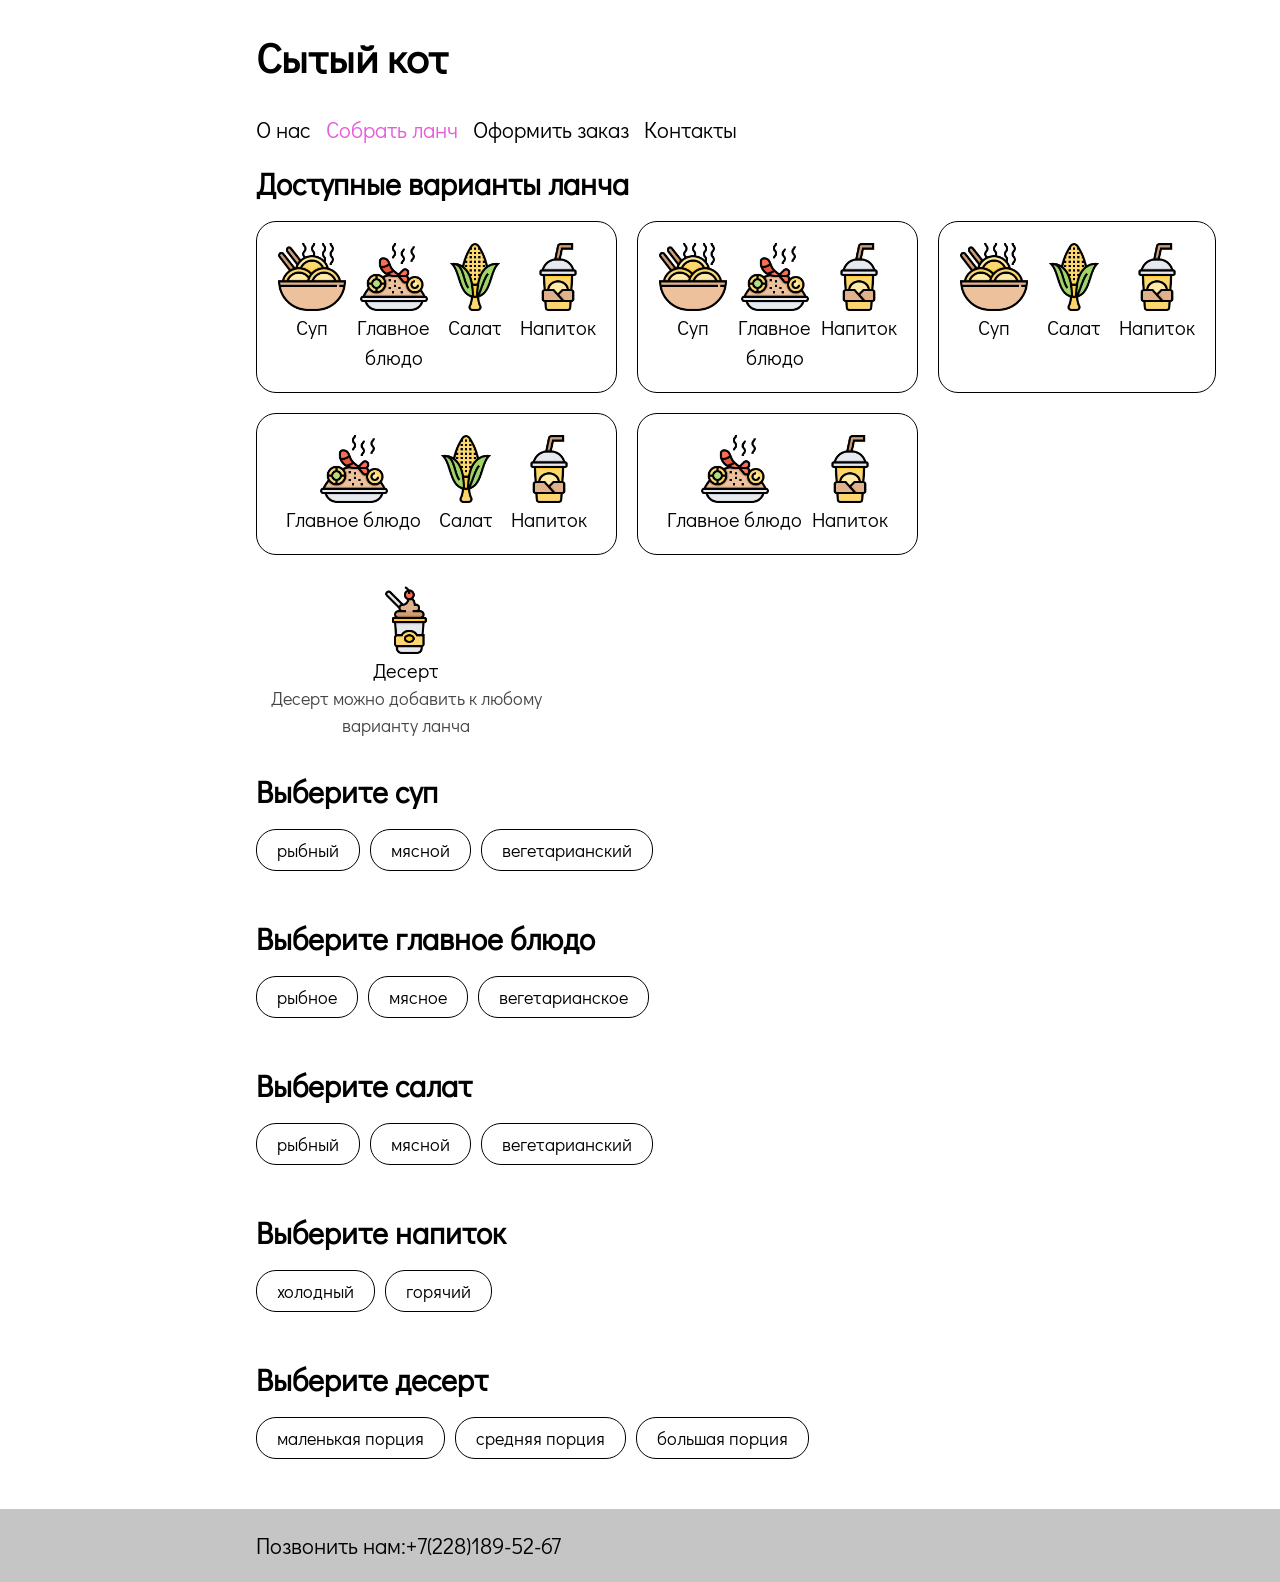
==== commit 334b0caf: "update" ====
--- a/buy_lunch.html
+++ b/buy_lunch.html
@@ -16,7 +16,7 @@
         <nav>
             <a href="index.html">О нас</a>
             <a href="buy_lunch.html" id="active">Собрать ланч</a>
-            <a href="#">Заказы</a>
+            <a href="order.html">Оформить заказ</a>
             <a href="#id_footer">Контакты</a>
         </nav>
     </header>
@@ -159,94 +159,20 @@
         </section>
     </main>
 
-    <section class="order container">
-        <h2>Сделать заказ</h2>
-
-        <form class="order-form" action="https://httpbin.org/post" method="POST">
-            <div class="order-block">
-                <h3>Ваш заказ</h3>
-
-                <p id="nothing-selected">Ничего не выбрано</p>
-
-                <div class="order-item" id="order-soup" hidden>
-                    <span class="order-category">Суп</span>
-                    <span class="order-value">Блюдо не выбрано</span>
-                </div>
-
-                <div class="order-item" id="order-main" hidden>
-                    <span class="order-category">Главное блюдо</span>
-                    <span class="order-value">Блюдо не выбрано</span>
-                </div>
-
-                <div class="order-item" id="order-salad" hidden>
-                    <span class="order-category">Салат</span>
-                    <span class="order-value">Блюдо не выбрано</span>
-                </div>
-
-                <div class="order-item" id="order-drink" hidden>
-                    <span class="order-category">Напиток</span>
-                    <span class="order-value">Напиток не выбран</span>
-                </div>
-
-                <div class="order-item" id="order-dessert" hidden>
-                    <span class="order-category">Десерт</span>
-                    <span class="order-value">Блюдо не выбрано</span>
-                </div>
-
-                <div class="order-total" id="order-total" hidden>
-                    <span class="order-total-title">Стоимость заказа</span><br>
-                    <span id="order-total-price">0 ₽</span>
-                </div>
-
-                <label for="comment">Комментарии к заказу</label>
-                <textarea id="comment" name="comment"></textarea>
-            </div>
-
-            <div class="client-block">
-                <h3>Ваши данные</h3>
-
-                <label for="name">Имя</label>
-                <input type="text" id="name" name="name" required>
-
-                <label for="email">Email</label>
-                <input type="email" id="email" name="email" required>
-
-                <input type="checkbox" id="subscribe" name="subscribe" checked>
-                <label for="subscribe">Получать информацию о скидках и акциях</label>
-
-                <label for="phone">Номер телефона</label>
-                <input type="tel" id="phone" name="phone" required>
-
-                <label for="address">Адрес доставки</label>
-                <input type="text" id="address" name="address" required>
-                <p class="hint">Доставка осуществляется только по Москве</p>
-
-                <p>Время доставки:</p>
-                <input type="radio" id="delivery_asap" name="delivery_time_type" value="asap" required>
-                <label for="delivery_asap">Как можно скорее</label>
-
-                <input type="radio" id="delivery_exact" name="delivery_time_type" value="exact" required>
-                <label for="delivery_exact">К указанному времени</label>
-
-                <label for="delivery_time">Укажите время доставки</label>
-                <input type="time" id="delivery_time" name="delivery_time" min="07:00" max="23:00" step="300">
-                <p class="hint">Доступное время доставки с 7:00 до 23:00</p>
-
-                <div class="form-buttons">
-                    <button type="reset">Сбросить</button>
-                    <button type="submit">Отправить</button>
-                </div>
-            </div>
-        </form>
-    </section>
+    <div class="order-panel container" id="order-panel" hidden>
+        <p class="order-panel-total">Итого: <span id="order-panel-total">0 ₽</span></p>
+        <a href="order.html" id="order-panel-link" class="disabled" aria-disabled="true">Перейти к оформлению</a>
+    </div>
 
     <footer id="id_footer">
         <p class="footer_text">Позвонить нам:<a href="tel:+72281895267" class="footer_link">+7(228)189-52-67</a></p>
     </footer>
     <script src="js/dishes.js"></script>
+    <script src="js/storage.js"></script>
+    <script src="js/card.js"></script>
+    <script src="js/check.js"></script>
+    <script src="js/order.js"></script>
+    <script src="js/filters.js"></script>
     <script src="js/display.js"></script>
-    <script src="js/order.js"></script>
-    <script src="js/check.js"></script>
-    <script src="js/filters.js"></script>
 </body>
 </html>
--- a/css/lunch.css
+++ b/css/lunch.css
@@ -304,4 +304,63 @@
     background-color: rgb(230, 93, 218);
     color: white;
     border-color: rgb(230, 93, 218);
+}
+
+/* ===== ДОБАВИТЬ В КОНЕЦ lunch.css ===== */
+
+/* выбранное блюдо */
+.dish.selected{
+    border: 2px solid rgb(230, 93, 218);
+}
+
+/* панель перехода к оформлению */
+.order-panel{
+    position: sticky;
+    bottom: 0;
+    z-index: 100;
+    display: flex;
+    align-items: center;
+    justify-content: space-between;
+    gap: 20px;
+    padding: 15px 30px;
+    background-color: white;
+    border: 1px solid black;
+    border-radius: 20px 20px 0 0;
+}
+
+.order-panel[hidden]{
+    display: none;
+}
+
+.order-panel-total{
+    font-size: 24px;
+    font-weight: 600;
+}
+
+.order-panel a{
+    padding: 10px 30px;
+    border: 1px solid black;
+    border-radius: 10px;
+    color: black;
+    text-decoration: none;
+    font-size: 20px;
+}
+
+.order-panel a:hover{
+    background-color: rgb(230, 93, 218);
+    border-color: rgb(230, 93, 218);
+    color: white;
+}
+
+.order-panel a.disabled{
+    opacity: 0.4;
+    pointer-events: none;
+    cursor: not-allowed;
+}
+
+@media (max-width: 600px){
+    .order-panel{
+        flex-direction: column;
+        gap: 10px;
+    }
 }
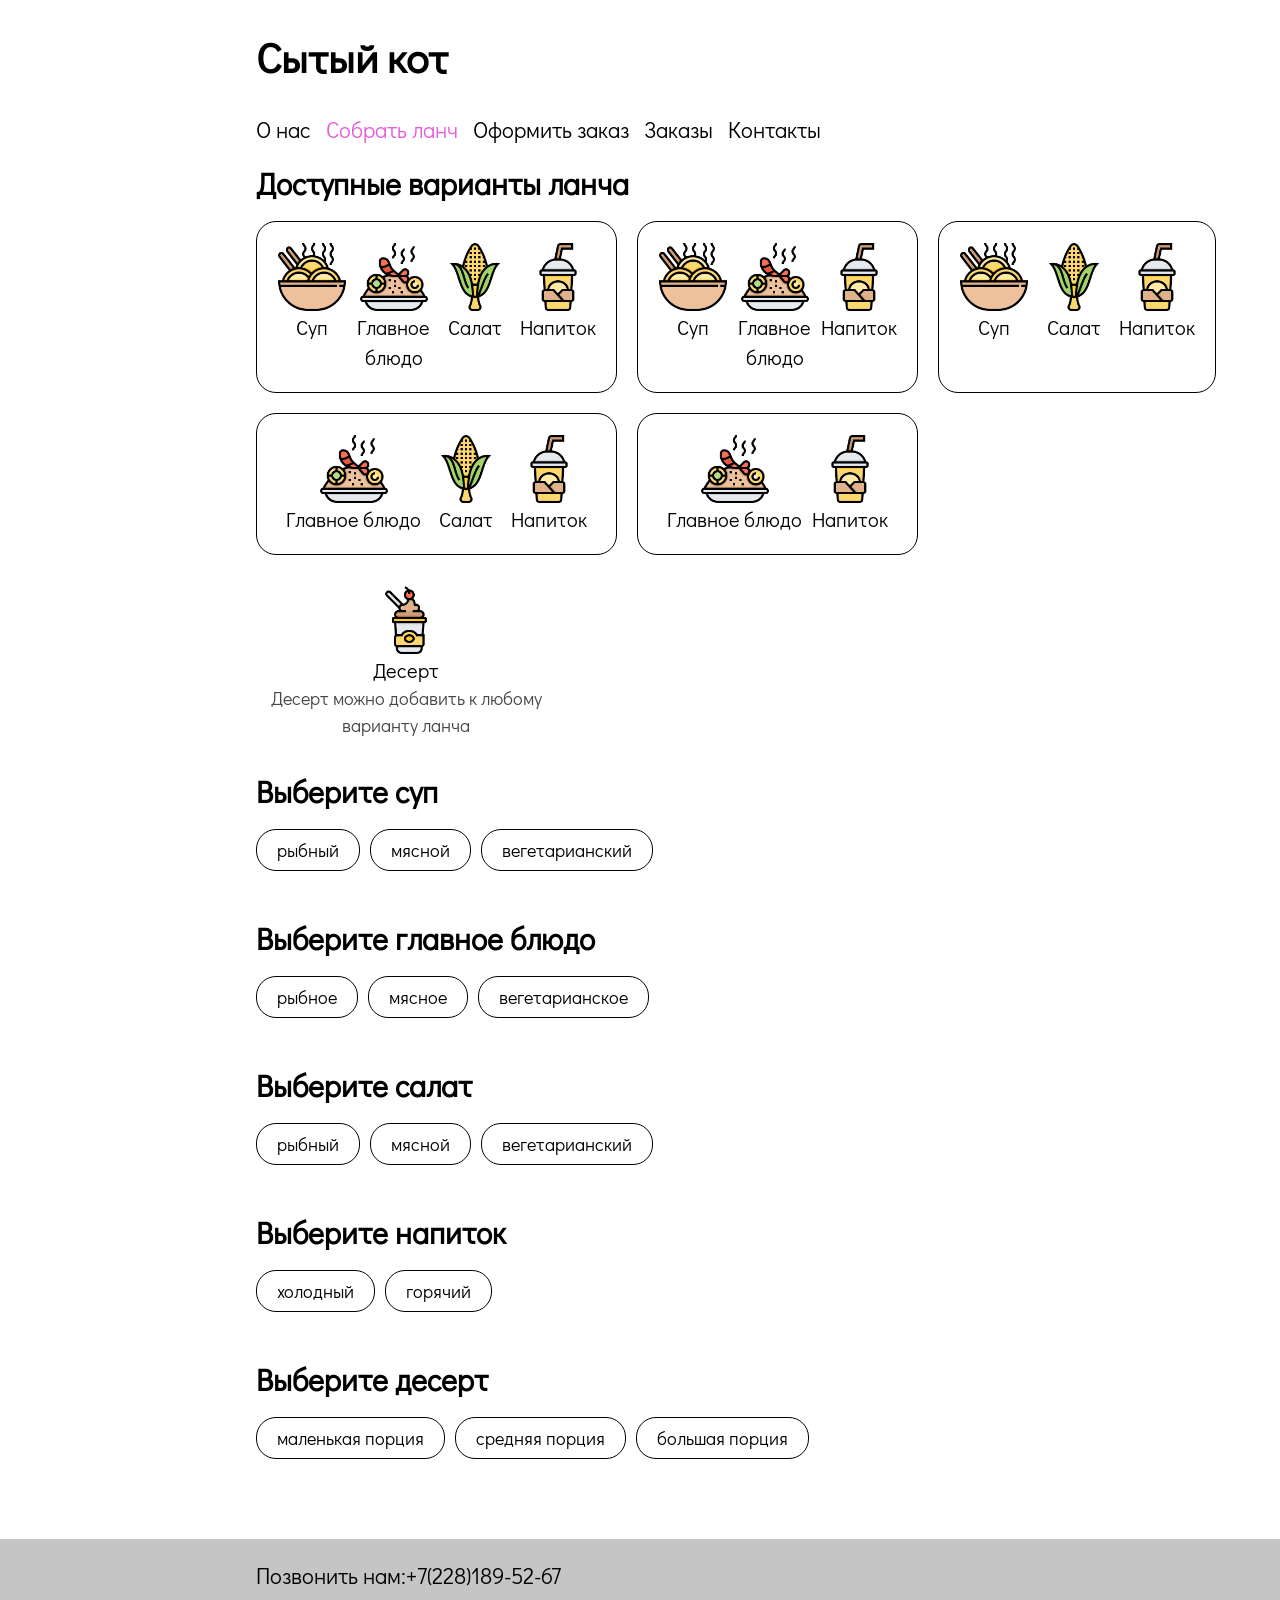
==== commit 0d092751: "update" ====
--- a/buy_lunch.html
+++ b/buy_lunch.html
@@ -17,6 +17,7 @@
             <a href="index.html">О нас</a>
             <a href="buy_lunch.html" id="active">Собрать ланч</a>
             <a href="order.html">Оформить заказ</a>
+            <a href="orders.html">Заказы</a>
             <a href="#id_footer">Контакты</a>
         </nav>
     </header>
--- a/css/main.css
+++ b/css/main.css
@@ -15,6 +15,9 @@
     color: black;
     line-height: 1.5;
     background-color: #ffffff;
+    min-height: 100vh;
+    display: flex;
+    flex-direction: column;
 }
 
 .container{
